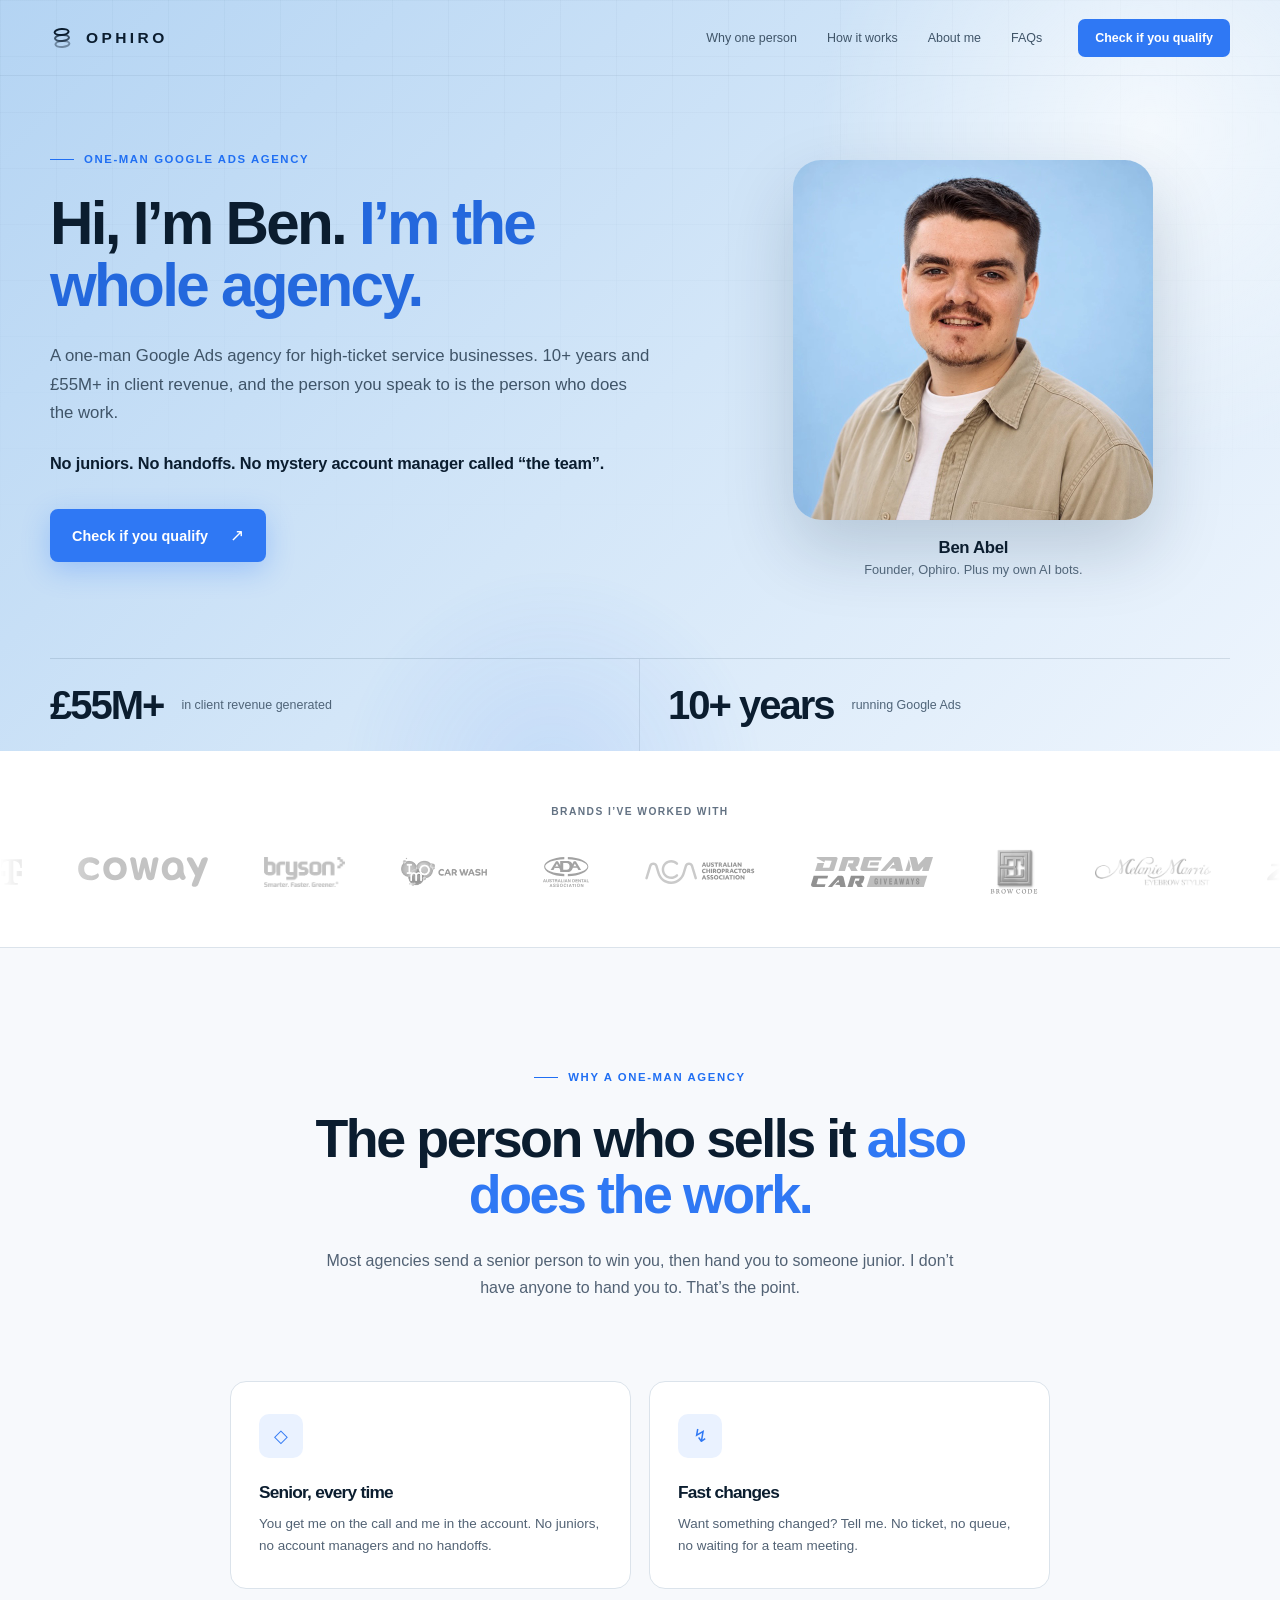
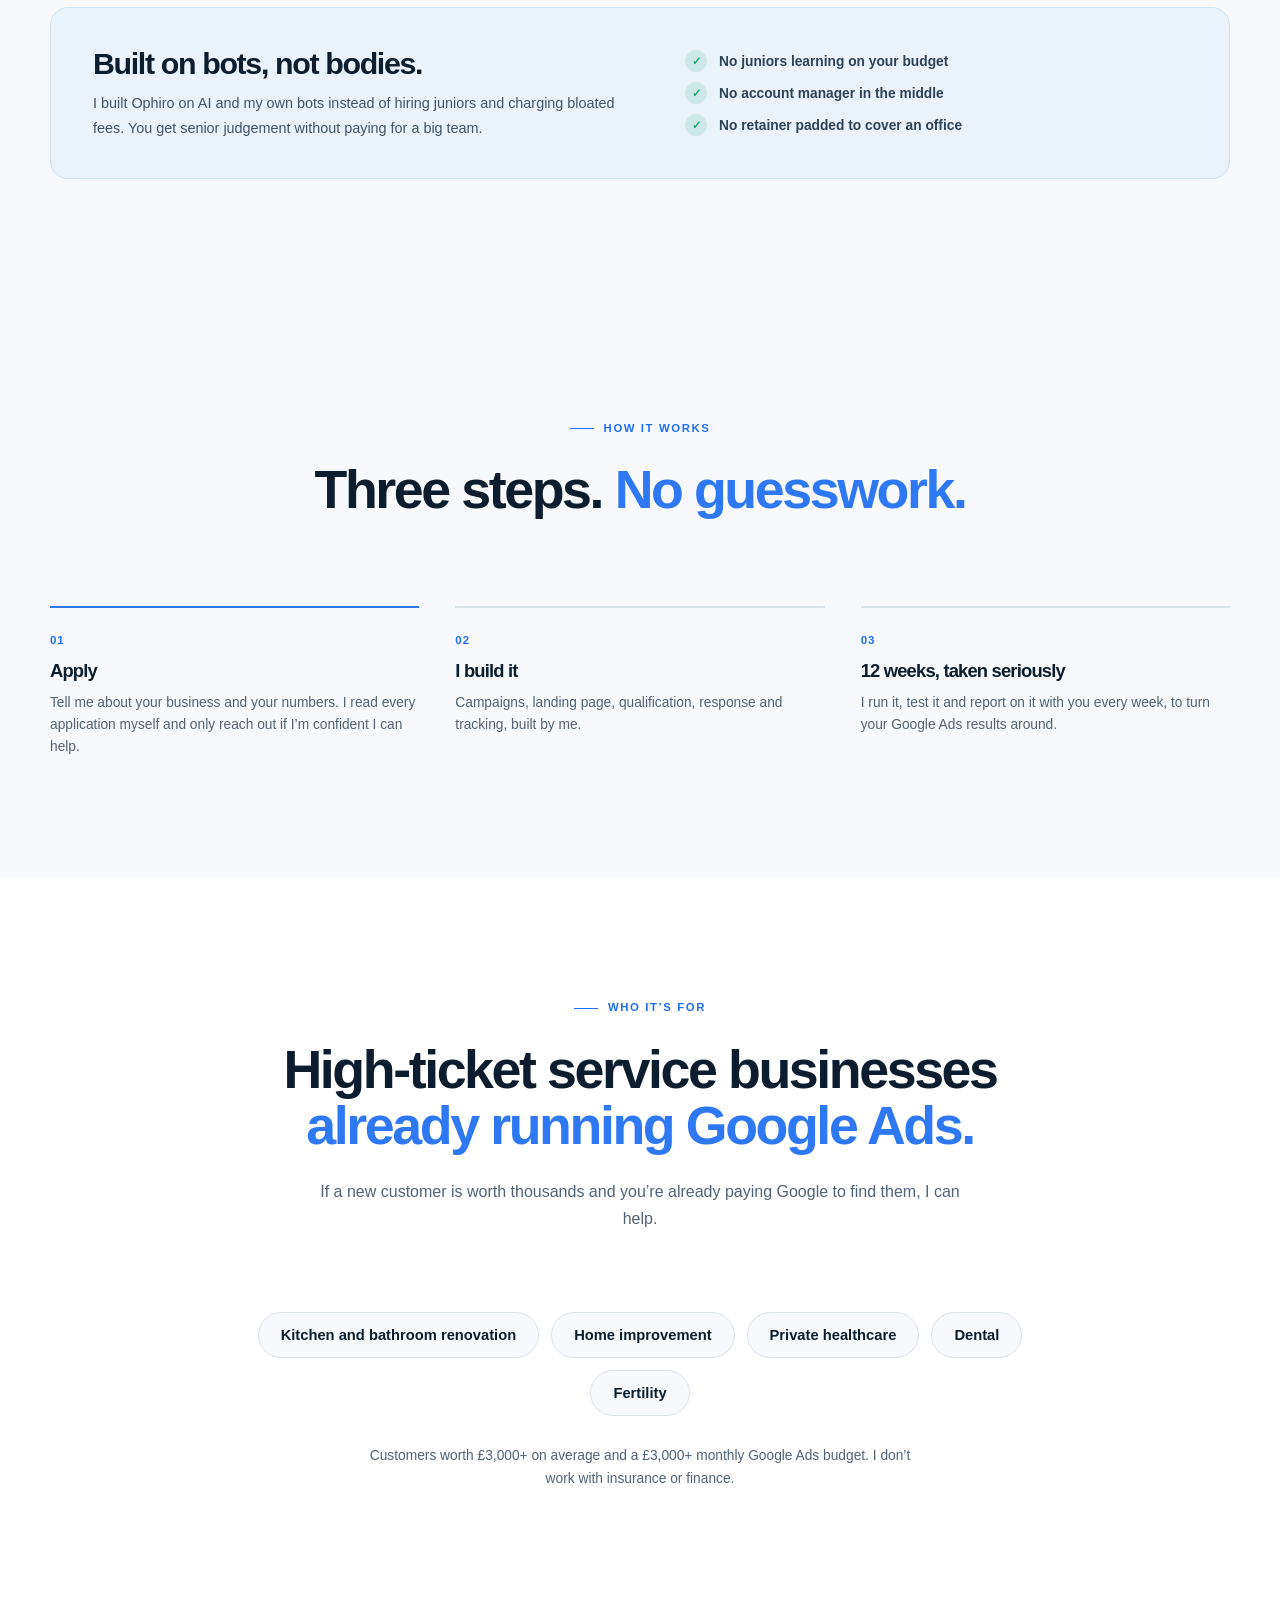
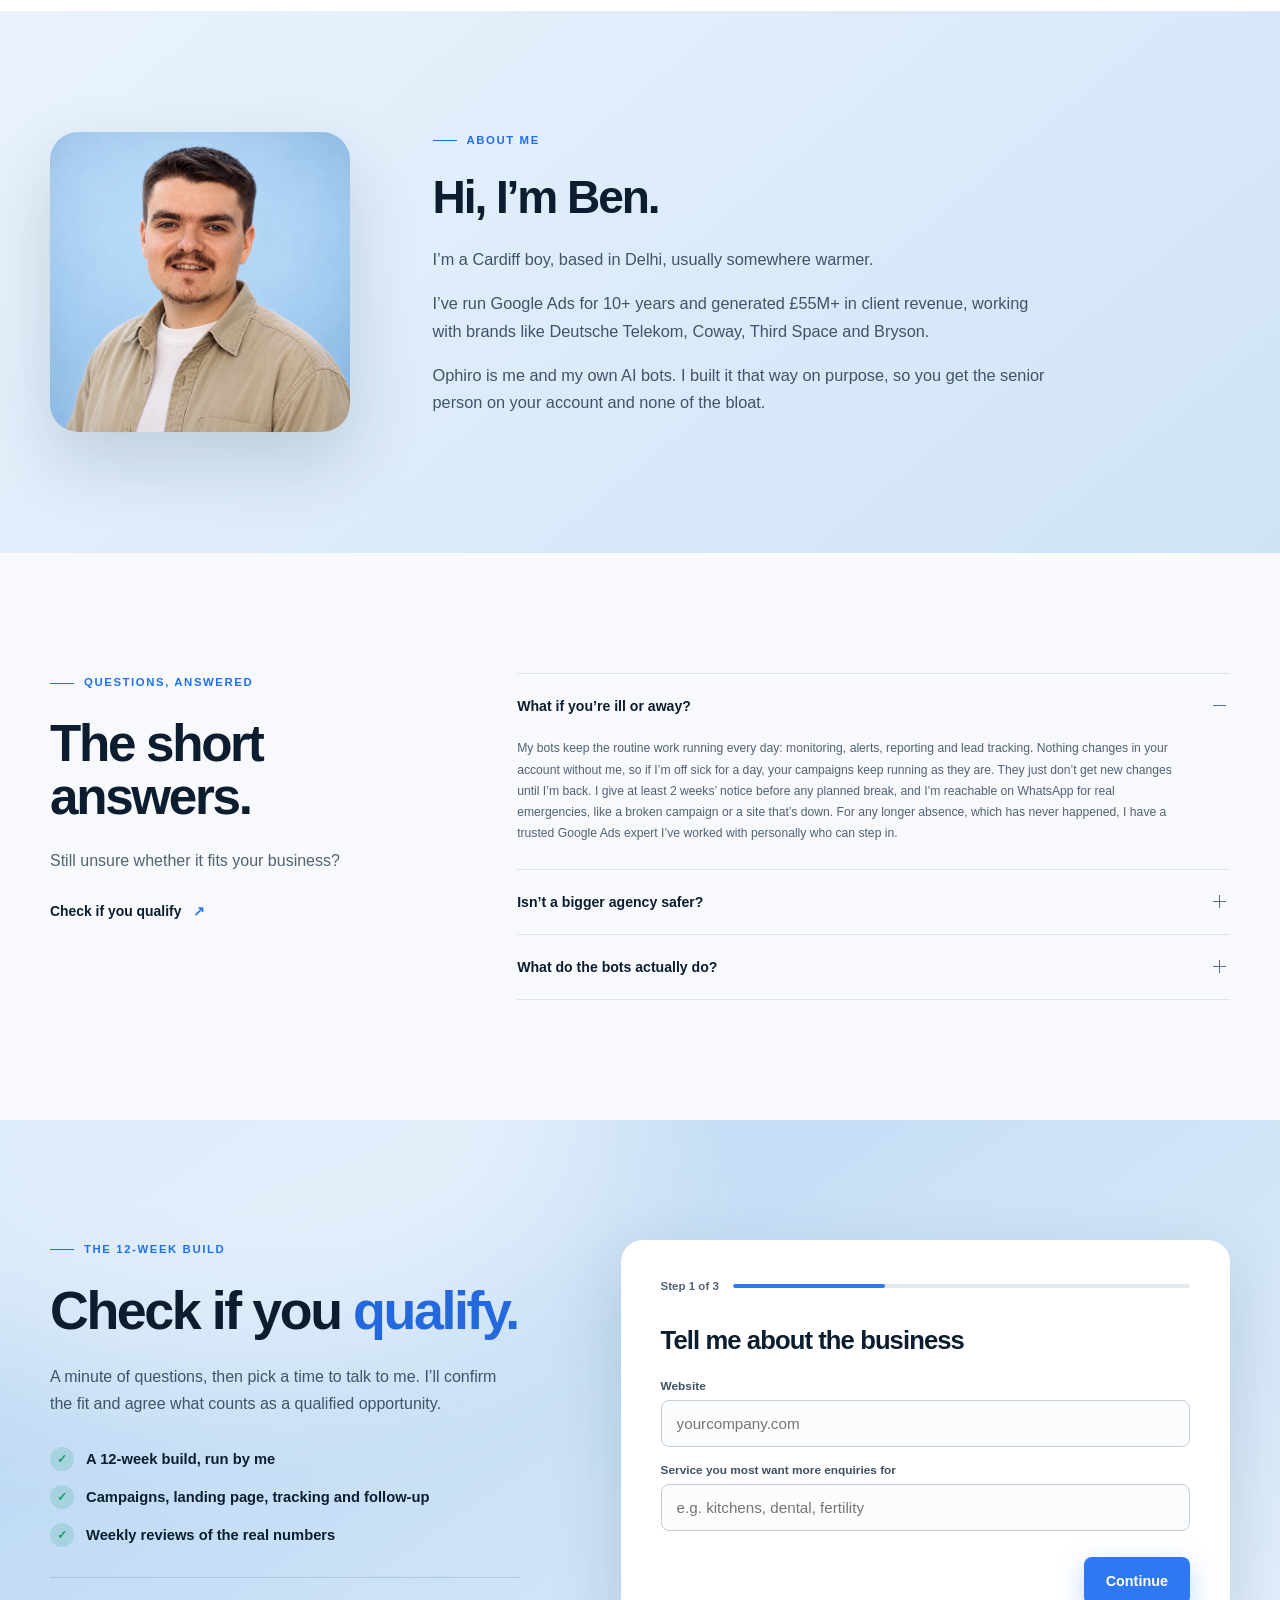
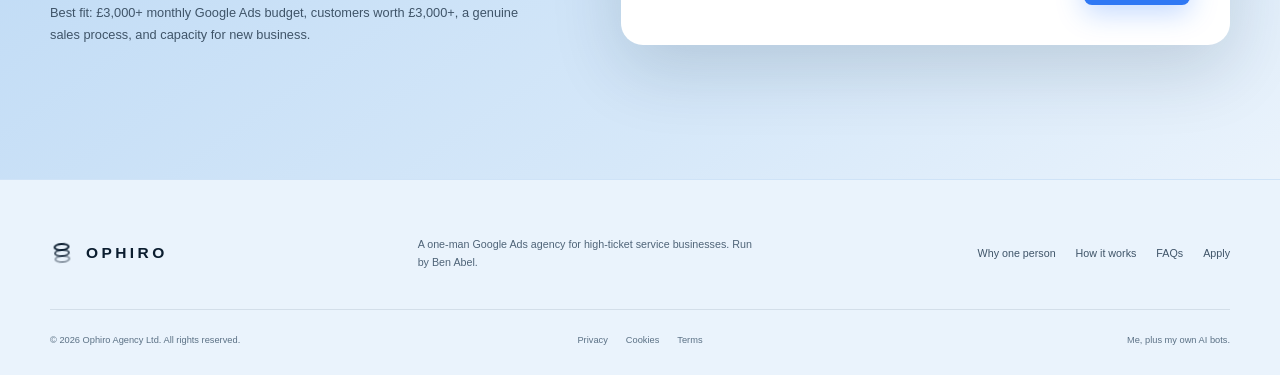
==== index.html @ 28a014d2 "Rebuild as one-man agency landing page; add /apply page; 12-week build offer Co-Authored-By: Claude " ====
<!doctype html>
<html lang="en-GB">
<head>
  <meta charset="utf-8">
  <meta name="viewport" content="width=device-width, initial-scale=1">
  <title>Ophiro | One-Man Google Ads Agency by Ben Abel</title>
  <meta name="description" content="Hi, I’m Ben Abel. Ophiro is a one-man Google Ads agency for high-ticket service businesses. 10+ years, £55M+ in client revenue. No juniors, no handoffs.">
  <meta name="theme-color" content="#b4d4f3">
  <link rel="canonical" href="https://ophiro.xyz/">
  <meta property="og:type" content="website">
  <meta property="og:site_name" content="Ophiro">
  <meta property="og:url" content="https://ophiro.xyz/">
  <meta property="og:title" content="Hi, I’m Ben. I’m the whole agency.">
  <meta property="og:description" content="Ophiro is a one-man Google Ads agency for high-ticket service businesses. 10+ years, £55M+ in client revenue. No juniors. No handoffs.">
  <meta property="og:image" content="https://ophiro.xyz/images/og-ophiro.png">
  <meta property="og:image:width" content="1200">
  <meta property="og:image:height" content="630">
  <meta name="twitter:card" content="summary_large_image">
  <meta name="twitter:title" content="Hi, I’m Ben. I’m the whole agency.">
  <meta name="twitter:description" content="A one-man Google Ads agency for high-ticket service businesses. No juniors. No handoffs.">
  <meta name="twitter:image" content="https://ophiro.xyz/images/og-ophiro.png">
  <link rel="icon" type="image/png" sizes="64x64" href="/favicon.png">
  <link rel="apple-touch-icon" sizes="180x180" href="/apple-touch-icon.png">
  <link rel="stylesheet" href="styles.css?v=a1c0de02">
</head>
<body>
  <a class="skip-link" href="#main">Skip to content</a>

  <header class="site-header" data-header>
    <div class="container nav-shell">
      <a class="brand" href="#top" aria-label="Ophiro home">
        <span class="brand-mark" aria-hidden="true"><i></i><i></i><i></i></span>
        <span>OPHIRO</span>
      </a>
      <nav class="desktop-nav" aria-label="Main navigation">
        <a href="#why">Why one person</a>
        <a href="#how">How it works</a>
        <a href="#about">About me</a>
        <a href="#faq">FAQs</a>
      </nav>
      <a class="button button-small nav-cta" href="#apply">Check if you qualify</a>
      <button class="menu-toggle" type="button" aria-expanded="false" aria-controls="mobile-menu" data-menu-toggle>
        <span></span><span></span><span></span>
        <span class="sr-only">Open menu</span>
      </button>
    </div>
    <nav class="mobile-menu" id="mobile-menu" aria-label="Mobile navigation" data-mobile-menu>
      <a href="#why">Why one person</a>
      <a href="#how">How it works</a>
      <a href="#about">About me</a>
      <a href="#faq">FAQs</a>
      <a class="button" href="#apply">Check if you qualify</a>
    </nav>
  </header>

  <main id="main">
    <section class="hero" id="top">
      <div class="hero-orb hero-orb-one" aria-hidden="true"></div>
      <div class="hero-orb hero-orb-two" aria-hidden="true"></div>
      <div class="container hero-grid">
        <div class="hero-copy reveal">
          <p class="eyebrow"><span></span> One-man Google Ads agency</p>
          <h1>Hi, I’m Ben. <em>I’m the whole agency.</em></h1>
          <p class="hero-lede">A one-man Google Ads agency for high-ticket service businesses. 10+ years and £55M+ in client revenue, and the person you speak to is the person who does the work.</p>
          <p class="hero-hook">No juniors. No handoffs. No mystery account manager called “the team”.</p>
          <div class="hero-actions">
            <a class="button button-arrow" href="#apply">Check if you qualify <span>↗</span></a>
          </div>
        </div>

        <figure class="hero-portrait reveal reveal-delay">
          <img src="images/ben-abel-sky.jpg" alt="Ben Abel, founder of Ophiro" width="720" height="720">
          <figcaption><strong>Ben Abel</strong><span>Founder, Ophiro. Plus my own AI bots.</span></figcaption>
        </figure>
      </div>

      <div class="container credibility-bar reveal">
        <div class="cred-stat"><strong>£55M+</strong><span>in client revenue generated</span></div>
        <div class="cred-stat"><strong>10+ years</strong><span>running Google Ads</span></div>
      </div>
    </section>

    <section class="logo-strip">
      <div class="container">
        <p class="logo-strip-label">Brands I’ve worked with</p>
      </div>
      <div class="logo-marquee">
        <div class="logo-track">
          <img class="logo-item logo-telekom" src="images/clients/deutsche-telekom.svg" width="77" height="91" alt="Deutsche Telekom">
          <img class="logo-item" src="images/clients/coway.svg" width="1000" height="231" alt="Coway">
          <img class="logo-item" src="images/clients/bryson-green.png" width="170" height="63" alt="Bryson">
          <img class="logo-item" src="images/clients/imo-carwash.png" width="312" height="108" alt="IMO Car Wash">
          <img class="logo-item" src="images/clients/ada.svg" width="300" height="199" alt="Australian Dental Association">
          <img class="logo-item logo-chiro" src="images/clients/aca-chiro.svg" width="590" height="129" alt="Australian Chiropractors Association">
          <img class="logo-item" src="images/clients/dream-car-giveaways.svg" width="130" height="32" alt="Dream Car Giveaways">
          <img class="logo-item logo-browcode" src="images/clients/brow-code.svg" width="150" height="138" alt="Brow Code">
          <img class="logo-item" src="images/clients/melanie-marris.png" width="572" height="147" alt="Melanie Marris">
          <img class="logo-item logo-zone3" src="images/clients/zone3.svg" width="147" height="20" alt="Zone3">
          <img class="logo-item logo-nikura" src="images/clients/nikura.svg" width="149" height="25" alt="Nikura">
          <img class="logo-item logo-thirdspace" src="images/clients/third-space.svg" width="175" height="18" alt="Third Space">
          <img class="logo-item" src="images/clients/holiday-swap.png" width="512" height="512" alt="Holiday Swap">
          <img class="logo-item logo-hinsw" src="images/clients/hinsw.png" width="603" height="144" alt="Hospitality Institute of NSW">
          <img class="logo-item logo-escarlett" src="images/clients/elizabeth-scarlett.svg" width="279" height="49" alt="Elizabeth Scarlett">
          <img class="logo-item" src="images/clients/my-foodie-box.svg" width="117" height="40" alt="My Foodie Box">
          <img class="logo-item logo-stitchkraft" src="images/clients/stitchkraft.png" width="1022" height="136" alt="Stitchkraft">
          <img class="logo-item" src="images/clients/hire-a-box.png" width="200" height="48" alt="Hire A Box">
          <img class="logo-item logo-earlofeast" src="images/clients/earl-of-east.png" width="300" height="44" alt="Earl of East">
          <img class="logo-item" src="images/clients/the-rugs.png" width="640" height="308" alt="The Rugs">
          <img class="logo-item logo-telekom" src="images/clients/deutsche-telekom.svg" width="77" height="91" alt="" aria-hidden="true">
          <img class="logo-item" src="images/clients/coway.svg" width="1000" height="231" alt="" aria-hidden="true">
          <img class="logo-item" src="images/clients/bryson-green.png" width="170" height="63" alt="" aria-hidden="true">
          <img class="logo-item" src="images/clients/imo-carwash.png" width="312" height="108" alt="" aria-hidden="true">
          <img class="logo-item" src="images/clients/ada.svg" width="300" height="199" alt="" aria-hidden="true">
          <img class="logo-item logo-chiro" src="images/clients/aca-chiro.svg" width="590" height="129" alt="" aria-hidden="true">
          <img class="logo-item" src="images/clients/dream-car-giveaways.svg" width="130" height="32" alt="" aria-hidden="true">
          <img class="logo-item logo-browcode" src="images/clients/brow-code.svg" width="150" height="138" alt="" aria-hidden="true">
          <img class="logo-item" src="images/clients/melanie-marris.png" width="572" height="147" alt="" aria-hidden="true">
          <img class="logo-item logo-zone3" src="images/clients/zone3.svg" width="147" height="20" alt="" aria-hidden="true">
          <img class="logo-item logo-nikura" src="images/clients/nikura.svg" width="149" height="25" alt="" aria-hidden="true">
          <img class="logo-item logo-thirdspace" src="images/clients/third-space.svg" width="175" height="18" alt="" aria-hidden="true">
          <img class="logo-item" src="images/clients/holiday-swap.png" width="512" height="512" alt="" aria-hidden="true">
          <img class="logo-item logo-hinsw" src="images/clients/hinsw.png" width="603" height="144" alt="" aria-hidden="true">
          <img class="logo-item logo-escarlett" src="images/clients/elizabeth-scarlett.svg" width="279" height="49" alt="" aria-hidden="true">
          <img class="logo-item" src="images/clients/my-foodie-box.svg" width="117" height="40" alt="" aria-hidden="true">
          <img class="logo-item logo-stitchkraft" src="images/clients/stitchkraft.png" width="1022" height="136" alt="" aria-hidden="true">
          <img class="logo-item" src="images/clients/hire-a-box.png" width="200" height="48" alt="" aria-hidden="true">
          <img class="logo-item logo-earlofeast" src="images/clients/earl-of-east.png" width="300" height="44" alt="" aria-hidden="true">
          <img class="logo-item" src="images/clients/the-rugs.png" width="640" height="308" alt="" aria-hidden="true">
        </div>
      </div>
    </section>

    <section class="section included-section" id="why">
      <div class="container">
        <div class="section-heading centre reveal">
          <p class="eyebrow dark"><span></span> Why a one-man agency</p>
          <h2>The person who sells it <em>also does the work.</em></h2>
          <p>Most agencies send a senior person to win you, then hand you to someone junior. I don’t have anyone to hand you to. That’s the point.</p>
        </div>
        <div class="included-grid why-grid">
          <article class="included-card reveal">
            <div class="included-icon" aria-hidden="true">◇</div>
            <h3>Senior, every time</h3>
            <p>You get me on the call and me in the account. No juniors, no account managers and no handoffs.</p>
          </article>
          <article class="included-card reveal">
            <div class="included-icon" aria-hidden="true">↯</div>
            <h3>Fast changes</h3>
            <p>Want something changed? Tell me. No ticket, no queue, no waiting for a team meeting.</p>
          </article>
        </div>
        <div class="dfy reveal">
          <div class="dfy-copy">
            <h3>Built on bots, not bodies.</h3>
            <p>I built Ophiro on AI and my own bots instead of hiring juniors and charging bloated fees. You get senior judgement without paying for a big team.</p>
          </div>
          <ul class="dfy-list">
            <li>No juniors learning on your budget</li>
            <li>No account manager in the middle</li>
            <li>No retainer padded to cover an office</li>
          </ul>
        </div>
      </div>
    </section>

    <section class="section how-section" id="how">
      <div class="container">
        <div class="section-heading centre reveal">
          <p class="eyebrow dark"><span></span> How it works</p>
          <h2>Three steps. <em>No guesswork.</em></h2>
        </div>
        <ol class="steps">
          <li class="step reveal"><span class="step-num">01</span><h3>Apply</h3><p>Tell me about your business and your numbers. I read every application myself and only reach out if I’m confident I can help.</p></li>
          <li class="step reveal"><span class="step-num">02</span><h3>I build it</h3><p>Campaigns, landing page, qualification, response and tracking, built by me.</p></li>
          <li class="step reveal"><span class="step-num">03</span><h3>12 weeks, taken seriously</h3><p>I run it, test it and report on it with you every week, to turn your Google Ads results around.</p></li>
        </ol>
      </div>
    </section>

    <section class="section fit-section" id="fit">
      <div class="container">
        <div class="section-heading centre reveal">
          <p class="eyebrow dark"><span></span> Who it’s for</p>
          <h2>High-ticket service businesses <em>already running Google Ads.</em></h2>
          <p>If a new customer is worth thousands and you’re already paying Google to find them, I can help.</p>
        </div>
        <ul class="niche-list reveal">
          <li>Kitchen and bathroom renovation</li>
          <li>Home improvement</li>
          <li>Private healthcare</li>
          <li>Dental</li>
          <li>Fertility</li>
        </ul>
        <p class="niche-note reveal">Customers worth £3,000+ on average and a £3,000+ monthly Google Ads budget. I don’t work with insurance or finance.</p>
      </div>
    </section>

    <section class="section about-section" id="about">
      <div class="container about-grid">
        <div class="about-photo reveal">
          <img src="images/ben-abel-sky.jpg" alt="Ben Abel" width="720" height="720" loading="lazy">
          <!-- [BEN_PHOTO] swap images/ben-abel-sky.jpg for a larger photo when ready -->
        </div>
        <div class="about-copy reveal reveal-delay">
          <p class="eyebrow light"><span></span> About me</p>
          <h2>Hi, I’m Ben.</h2>
          <p>I’m a Cardiff boy, based in Delhi, usually somewhere warmer.</p>
          <p>I’ve run Google Ads for 10+ years and generated £55M+ in client revenue, working with brands like Deutsche Telekom, Coway, Third Space and Bryson.</p>
          <p>Ophiro is me and my own AI bots. I built it that way on purpose, so you get the senior person on your account and none of the bloat.</p>
        </div>
      </div>
    </section>

    <section class="section faq-section" id="faq">
      <div class="container faq-grid">
        <div class="faq-intro reveal">
          <p class="eyebrow dark"><span></span> Questions, answered</p>
          <h2>The short answers.</h2>
          <p>Still unsure whether it fits your business?</p>
          <a class="text-link dark-link" href="#apply">Check if you qualify <span>↗</span></a>
        </div>
        <div class="faq-list reveal">
          <details open><summary>What if you’re ill or away?<i></i></summary><p>My bots keep the routine work running every day: monitoring, alerts, reporting and lead tracking. Nothing changes in your account without me, so if I’m off sick for a day, your campaigns keep running as they are. They just don’t get new changes until I’m back. I give at least 2 weeks’ notice before any planned break, and I’m reachable on WhatsApp for real emergencies, like a broken campaign or a site that’s down. For any longer absence, which has never happened, I have a trusted Google Ads expert I’ve worked with personally who can step in.</p></details>
          <details><summary>Isn’t a bigger agency safer?<i></i></summary><p>Bigger usually means your account gets run by a junior while the senior person sells to the next client. With me, you get the senior person every day. You own your ad account, campaigns and data from day one. I’m in Delhi, which means your account gets looked at before UK offices open.</p></details>
          <details><summary>What do the bots actually do?<i></i></summary><p>The boring, repetitive work: daily spend and lead checks, search term reviews, flagging wasted spend, tracking where each enquiry came from, alerts when something breaks, reporting, and first drafts of ad copy and competitor research. I do the thinking: strategy, budgets, what to test and the final ad copy. A bot never changes your account without me approving it.</p></details>
        </div>
      </div>
    </section>

    <section class="section apply-section" id="apply" data-apply-section>
      <div class="container apply-grid">
        <div class="apply-copy reveal">
          <p class="eyebrow light"><span></span> The 12-week build</p>
          <h2>Check if you <em>qualify.</em></h2>
          <p>A minute of questions, then pick a time to talk to me. I’ll confirm the fit and agree what counts as a qualified opportunity.</p>
          <ul class="apply-points">
            <li>A 12-week build, run by me</li>
            <li>Campaigns, landing page, tracking and follow-up</li>
            <li>Weekly reviews of the real numbers</li>
          </ul>
          <p class="apply-fit">Best fit: £3,000+ monthly Google Ads budget, customers worth £3,000+, a genuine sales process, and capacity for new business.</p>
        </div>

        <div class="apply-card reveal reveal-delay" data-apply-card>
          <div data-apply-flow>
            <div class="apply-progress">
              <span data-progress-label aria-live="polite">Step 1 of 3</span>
              <div class="apply-progress-bar"><i data-progress-bar></i></div>
            </div>

            <form data-apply-form novalidate>
              <fieldset class="apply-step" data-step="1">
                <legend>Tell me about the business</legend>
                <label class="field"><span>Website</span><input type="text" name="website" inputmode="url" autocomplete="url" placeholder="yourcompany.com" required></label>
                <label class="field"><span>Service you most want more enquiries for</span><input type="text" name="service" placeholder="e.g. kitchens, dental, fertility" required></label>
                <div class="apply-actions"><button class="button" type="button" data-next>Continue</button></div>
              </fieldset>

              <fieldset class="apply-step" data-step="2" hidden>
                <legend>Budget and customer value</legend>
                <div class="choice-block">
                  <p class="choice-label" id="budget-label">Monthly Google Ads budget</p>
                  <div class="choice-group" role="radiogroup" aria-labelledby="budget-label">
                    <label class="choice"><input type="radio" name="budget" value="Not advertising yet" required><span>Not advertising yet</span></label>
                    <label class="choice"><input type="radio" name="budget" value="Under £3,000"><span>Under £3,000</span></label>
                    <label class="choice"><input type="radio" name="budget" value="£3,000–£5,000"><span>£3,000–£5,000</span></label>
                    <label class="choice"><input type="radio" name="budget" value="£5,000–£10,000"><span>£5,000–£10,000</span></label>
                    <label class="choice"><input type="radio" name="budget" value="£10,000+"><span>£10,000+</span></label>
                  </div>
                </div>
                <div class="choice-block">
                  <p class="choice-label" id="value-label">Average value of a new customer</p>
                  <div class="choice-group" role="radiogroup" aria-labelledby="value-label">
                    <label class="choice"><input type="radio" name="value" value="Under £3,000" required><span>Under £3,000</span></label>
                    <label class="choice"><input type="radio" name="value" value="£3,000–£10,000"><span>£3,000–£10,000</span></label>
                    <label class="choice"><input type="radio" name="value" value="£10,000–£50,000"><span>£10,000–£50,000</span></label>
                    <label class="choice"><input type="radio" name="value" value="£50,000+"><span>£50,000+</span></label>
                  </div>
                </div>
                <p class="choice-note" data-budget-note hidden>The build is designed for businesses investing £3,000+ a month with customers worth £3,000+. You can still apply and I’ll tell you honestly if it’s a fit.</p>
                <div class="apply-actions"><button class="text-link dark-link" type="button" data-back>Back</button><button class="button" type="button" data-next>Continue</button></div>
              </fieldset>

              <fieldset class="apply-step" data-step="3" hidden>
                <legend>Where should I send the details?</legend>
                <label class="field"><span>Full name</span><input type="text" name="name" autocomplete="name" required></label>
                <label class="field"><span>Work email</span><input type="email" name="email" autocomplete="email" required></label>
                <label class="field"><span>Phone</span><input type="tel" name="phone" autocomplete="tel" required></label>
                <div class="apply-actions"><button class="text-link dark-link" type="button" data-back>Back</button><button class="button button-arrow" type="submit">Choose a time <span>↗</span></button></div>
                <p class="apply-privacy">I only use your details to arrange and prepare for our call. <a href="/privacy/">Privacy</a></p>
              </fieldset>
            </form>
          </div>

          <div class="booking-stage" data-booking-stage hidden>
            <h3 class="booking-title" data-booking-title tabindex="-1">Choose a time to talk</h3>
            <div class="calendar-frame">
              <div class="calendar-skeleton" data-calendar-skeleton aria-hidden="true">
                <div class="skeleton-shimmer"></div>
              </div>
              <div id="my-cal-inline-30min" style="width:100%;height:700px;overflow:hidden"></div>
            </div>
          </div>
        </div>
      </div>
    </section>
  </main>

  <footer class="site-footer">
    <div class="container footer-main">
      <a class="brand footer-brand" href="#top"><span class="brand-mark"><i></i><i></i><i></i></span><span>OPHIRO</span></a>
      <p>A one-man Google Ads agency for high-ticket service businesses. Run by Ben Abel.</p>
      <div class="footer-links"><a href="#why">Why one person</a><a href="#how">How it works</a><a href="#faq">FAQs</a><a href="#apply">Apply</a></div>
    </div>
    <div class="container footer-bottom">
      <span>© <span data-year></span> Ophiro Agency Ltd. All rights reserved.</span>
      <div><a href="/privacy/">Privacy</a><a href="#">Cookies</a><a href="#">Terms</a></div>
      <small>Me, plus my own AI bots.</small>
    </div>
  </footer>

  <a class="mobile-sticky" href="#apply">Check if you qualify <span>↗</span></a>

  <script type="text/javascript">
    (function (C, A, L) { let p = function (a, ar) { a.q.push(ar); }; let d = C.document; C.Cal = C.Cal || function () { let cal = C.Cal; let ar = arguments; if (!cal.loaded) { cal.ns = {}; cal.q = cal.q || []; d.head.appendChild(d.createElement("script")).src = A; cal.loaded = true; } if (ar[0] === L) { const api = function () { p(api, arguments); }; const namespace = ar[1]; api.q = api.q || []; if (typeof namespace === "string") { cal.ns[namespace] = cal.ns[namespace] || api; p(cal.ns[namespace], ar); p(cal, ["initNamespace", namespace]); } else p(cal, ar); return; } p(cal, ar); }; })(window, "https://app.cal.com/embed/embed.js", "init");
  </script>
  <script src="script.js?v=a1c0de02"></script>
</body>
</html>
---- styles.css ----
:root {
  --navy: #0d2945;
  --navy-2: #123451;
  --navy-3: #18405f;
  --blue: #2f78f4;
  --blue-2: #2468dd;
  --cyan: #35c6e8;
  --ink: #0b1d2f;
  --body: #526274;
  --muted: #788696;
  --mist: #f7f9fc;
  --line: #dbe3eb;
  --soft-blue: #eaf2ff;
  --white: #fff;
  --radius: 18px;
  --shadow: 0 24px 70px rgba(7, 26, 45, .12);
  --container: min(1180px, calc(100% - 48px));
}

* { box-sizing: border-box; }
html { scroll-behavior: smooth; }
body { margin: 0; color: var(--ink); background: var(--white); font-family: Inter, ui-sans-serif, -apple-system, BlinkMacSystemFont, "Segoe UI", sans-serif; -webkit-font-smoothing: antialiased; }
button, input, textarea, select { font: inherit; }
button, a { -webkit-tap-highlight-color: transparent; }
a { color: inherit; text-decoration: none; }
img { max-width: 100%; }
h1, h2, h3, p { margin-top: 0; }
h1, h2, h3 { letter-spacing: -.045em; }
h1 { font-size: clamp(3.45rem, 6vw, 6rem); line-height: .96; margin-bottom: 28px; font-weight: 650; }
h2 { font-size: clamp(2.4rem, 4.2vw, 4.25rem); line-height: 1.04; margin-bottom: 24px; font-weight: 620; }
h3 { font-size: 1.25rem; }
em { color: var(--blue); font-style: normal; }
p { line-height: 1.7; color: var(--body); }
.container { width: var(--container); margin-inline: auto; }
.section { padding: 120px 0; }
.sr-only { position: absolute; width: 1px; height: 1px; padding: 0; margin: -1px; overflow: hidden; clip: rect(0,0,0,0); white-space: nowrap; border: 0; }
.skip-link { position: fixed; z-index: 9999; left: 16px; top: 16px; transform: translateY(-180%); background: #fff; color: var(--ink); padding: 12px 18px; border-radius: 8px; }
.skip-link:focus { transform: translateY(0); }

.eyebrow { margin: 0 0 24px; text-transform: uppercase; letter-spacing: .14em; font-size: .71rem; font-weight: 750; color: #9bc5ff; display: flex; align-items: center; gap: 10px; }
.eyebrow > span { display: inline-block; width: 24px; height: 1px; background: currentColor; }
.eyebrow.dark { color: #206ff3; }
.eyebrow.light { color: #8fc4ff; }
.button { border: 0; cursor: pointer; color: #fff; background: var(--blue); padding: 16px 22px; border-radius: 8px; font-size: .9rem; font-weight: 720; display: inline-flex; align-items: center; justify-content: center; gap: 22px; box-shadow: 0 8px 28px rgba(23, 107, 255, .26); transition: transform .2s ease, background .2s ease, box-shadow .2s ease; }
.button:hover { transform: translateY(-2px); background: var(--blue-2); box-shadow: 0 12px 34px rgba(23, 107, 255, .35); }
.button:active { transform: scale(0.97); transition-duration: .1s; }
.button:focus-visible, a:focus-visible, summary:focus-visible, input:focus-visible, select:focus-visible, textarea:focus-visible { outline: 3px solid rgba(53, 198, 232, .65); outline-offset: 3px; }
.button-small { padding: 12px 17px; font-size: .78rem; border-radius: 7px; box-shadow: none; }
.button-arrow span { font-size: 1.05rem; font-weight: 400; }
.text-link { border: 0; background: transparent; cursor: pointer; color: #c9d9e9; padding: 13px 0; font-weight: 650; font-size: .87rem; display: inline-flex; gap: 12px; align-items: center; }
.text-link span { color: var(--cyan); }
.dark-link { color: var(--ink); }

/* Header */
.site-header { position: fixed; top: 0; left: 0; right: 0; z-index: 100; height: 76px; border-bottom: 1px solid rgba(255,255,255,.08); transition: background .25s ease, height .25s ease, box-shadow .25s ease; color: #fff; }
.site-header.scrolled { height: 66px; background: rgba(13, 41, 69, .93); backdrop-filter: blur(16px); box-shadow: 0 8px 30px rgba(4,24,42,.13); }
.nav-shell { height: 100%; display: flex; align-items: center; justify-content: space-between; gap: 36px; }
.brand { display: inline-flex; align-items: center; gap: 12px; font-size: .97rem; font-weight: 800; letter-spacing: .22em; }
.brand-mark { position: relative; width: 24px; height: 24px; display: inline-block; transform: rotate(-4deg); }
.brand-mark i { position: absolute; display: block; border: 2px solid currentColor; width: 16px; height: 8px; border-radius: 50%; left: 4px; }
.brand-mark i:nth-child(1) { top: 2px; }
.brand-mark i:nth-child(2) { top: 8px; opacity: .72; }
.brand-mark i:nth-child(3) { top: 14px; opacity: .42; }
.desktop-nav { display: flex; align-items: center; gap: 30px; margin-left: auto; }
.desktop-nav a { color: #b7c6d6; font-size: .78rem; transition: color .2s ease; }
.desktop-nav a:hover { color: #fff; }
.menu-toggle { display: none; width: 40px; height: 40px; border: 0; background: transparent; padding: 9px; }
.menu-toggle > span:not(.sr-only) { display: block; height: 2px; background: #fff; margin: 5px 0; transition: .2s ease; }
.mobile-menu { display: none; }

/* Hero */
.hero { position: relative; overflow: hidden; background: linear-gradient(125deg, #123757 0%, #0d2945 58%, #143c69 100%); color: #fff; padding: 150px 0 0; }
.hero::before { content: ""; position: absolute; inset: 0; background-image: linear-gradient(rgba(255,255,255,.025) 1px, transparent 1px), linear-gradient(90deg, rgba(255,255,255,.025) 1px, transparent 1px); background-size: 56px 56px; mask-image: linear-gradient(to bottom, rgba(0,0,0,.8), transparent 76%); }
.hero-orb { position: absolute; border-radius: 50%; filter: blur(2px); pointer-events: none; }
.hero-orb-one { width: 700px; height: 700px; right: -220px; top: -220px; background: radial-gradient(circle, rgba(92,164,255,.25), transparent 68%); }
.hero-orb-two { width: 440px; height: 440px; left: 26%; bottom: -250px; background: radial-gradient(circle, rgba(87,211,237,.16), transparent 68%); }
.hero-grid { position: relative; z-index: 1; display: grid; grid-template-columns: 1.08fr .92fr; align-items: center; gap: 64px; }
.hero h1 { font-size: clamp(2.5rem, 4.7vw, 4.4rem); line-height: 1.02; margin-bottom: 26px; font-weight: 650; }
.hero h1 em { color: #69baff; }
.hero-lede { color: #b4c3d1; font-size: 1.05rem; max-width: 600px; line-height: 1.7; }
.hero-hook { margin: 22px 0 0; color: #e6eef5; font-size: 1.02rem; font-weight: 650; letter-spacing: -.01em; }
.hero-qualifier { display: flex; align-items: flex-start; gap: 10px; color: #9fb2c3; font-size: .76rem; line-height: 1.55; max-width: 560px; }
.status-dot { flex: none; margin-top: 5px; width: 8px; height: 8px; border-radius: 50%; background: #37d59a; box-shadow: 0 0 0 5px rgba(55,213,154,.1); }




/* Logo strip */
.logo-strip { padding: 52px 0; background: var(--mist); border-bottom: 1px solid var(--line); }
.logo-strip-label { margin: 0 0 28px; text-align: center; text-transform: uppercase; letter-spacing: .14em; font-size: .64rem; font-weight: 700; color: #637283; }
.logo-marquee { overflow: hidden; -webkit-mask-image: linear-gradient(90deg, transparent, #000 8%, #000 92%, transparent); mask-image: linear-gradient(90deg, transparent, #000 8%, #000 92%, transparent); }
.logo-track { display: flex; align-items: center; width: max-content; animation: logo-scroll 85s linear infinite; will-change: transform; }
@media (hover: hover) {
  .logo-marquee:hover .logo-track { animation-play-state: paused; }
}
@keyframes logo-scroll { from { transform: translateX(0); } to { transform: translateX(-50%); } }
.logo-item { height: 30px; width: auto; max-width: 140px; object-fit: contain; filter: grayscale(1); opacity: .5; transition: filter .2s ease, opacity .2s ease; flex-shrink: 0; margin-right: 56px; }
.logo-item:hover { filter: grayscale(0); opacity: 1; }
.logo-telekom { height: 26px; }
.logo-lerwick { height: 52px; }
.logo-acahealth { height: 44px; }
.logo-chiro { height: 24px; }
.logo-browcode { height: 46px; }
.logo-zone3 { height: 18px; }
.logo-nikura { height: 20px; }
.logo-thirdspace { height: 13px; }
.logo-cms { height: 13px; }
.logo-hinsw { height: 32px; }
.logo-escarlett { height: 24px; }
.logo-stitchkraft { height: 18px; }
.logo-earlofeast { height: 17px; }

@media (prefers-reduced-motion: reduce) {
  .logo-track { animation: none; flex-wrap: wrap; justify-content: center; width: 100%; }
  .logo-marquee { overflow: visible; -webkit-mask-image: none; mask-image: none; }
}

/* Shared headings */
.section-heading { margin-bottom: 64px; }
.section-heading h2 { max-width: 720px; }
.section-heading > p:last-child { font-size: 1rem; max-width: 520px; }
.centre { text-align: center; display: flex; flex-direction: column; align-items: center; }
.centre .eyebrow { justify-content: center; }
.centre > p:last-child { max-width: 650px; }

/* Problem + flows */

/* System chips */

/* Commercial terms */
.terms-grid { display: grid; grid-template-columns: repeat(4, 1fr); gap: 16px; max-width: 1040px; margin: 0 auto; }
.term { display: grid; align-content: space-between; gap: 22px; min-height: 168px; padding: 28px 26px; background: var(--mist); border: 1px solid var(--line); border-radius: 16px; }
.term strong { font-size: clamp(2rem, 3.2vw, 2.7rem); line-height: 1; letter-spacing: -.05em; color: var(--ink); }
.term span { color: var(--body); font-size: .84rem; line-height: 1.45; }
.term.is-primary { background: var(--navy); border-color: var(--navy); }
.term.is-primary strong { color: #fff; }
.term.is-primary span { color: #b4c3d1; }

/* Dashboard */

/* Fit */

/* Layer numbers, done-for-you, stack, guarantee */
.included-card { position: relative; }
.dfy { display: grid; grid-template-columns: 1.1fr 1fr; gap: 40px; align-items: center; margin-top: 18px; padding: 38px 42px; background: var(--navy); color: #fff; border-radius: 18px; }
.dfy h3 { font-size: clamp(1.4rem, 2.4vw, 1.9rem); line-height: 1.15; margin-bottom: 10px; }
.dfy-copy p { margin: 0; color: #b4c3d1; font-size: .9rem; }
.dfy-list { list-style: none; margin: 0; padding: 0; display: grid; gap: 10px; }
.dfy-list li { display: flex; gap: 12px; align-items: center; color: #dbe6ef; font-size: .86rem; font-weight: 600; }
.dfy-list li::before { content: "✓"; flex: none; width: 22px; height: 22px; display: grid; place-items: center; border-radius: 50%; background: rgba(66,216,161,.14); color: #48d5a1; font-size: .68rem; }
.stack { max-width: 1040px; margin: 56px auto 0; padding: 36px 40px; border: 1px solid var(--line); border-radius: 18px; background: #fff; }
.stack h3 { font-size: 1.15rem; margin-bottom: 20px; }
.stack-list { list-style: none; margin: 0; padding: 0; display: grid; grid-template-columns: 1fr 1fr; gap: 0 40px; }
.stack-list li { display: flex; gap: 12px; align-items: flex-start; padding: 13px 0; border-top: 1px solid var(--line); font-size: .86rem; line-height: 1.45; color: #33485b; }
.stack-list li::before { content: "✓"; flex: none; width: 20px; height: 20px; margin-top: 1px; display: grid; place-items: center; border-radius: 50%; background: var(--soft-blue); color: #206ff3; font-size: .64rem; font-weight: 700; }
.stack-foot { margin: 18px 0 0; padding-top: 16px; border-top: 1px solid var(--line); color: #637283; font-size: .8rem; }
.guarantee { max-width: 1040px; margin: 18px auto 0; padding: 34px 40px; background: var(--soft-blue); border-left: 4px solid var(--blue); border-radius: 0 16px 16px 0; }
.guarantee h3 { font-size: 1.15rem; margin-bottom: 10px; color: var(--ink); }
.guarantee p { margin: 0; color: #2c4256; font-size: .95rem; line-height: 1.65; }

/* Offer comparison */
.offer-section { background: #fff; }
.section-cta { margin: 52px 0 0; text-align: center; }
.fine-print { max-width: 720px; margin: 28px auto 0; color: #637283; font-size: .72rem; text-align: center; line-height: 1.6; }

/* Included */
.included-section { background: var(--mist); }
.included-grid { display: grid; grid-template-columns: repeat(3, 1fr); gap: 18px; }
.included-card { padding: 32px 28px; background: #fff; border: 1px solid var(--line); border-radius: 16px; }
.included-card.is-accent { background: var(--navy); border-color: var(--navy); }
.included-icon { width: 44px; height: 44px; display: grid; place-items: center; margin-bottom: 24px; border-radius: 10px; background: var(--soft-blue); color: var(--blue); font-size: 1.1rem; }
.included-card.is-accent .included-icon { background: rgba(104,183,255,.14); color: #6cb8ff; }
.included-card h3 { font-size: 1.08rem; margin-bottom: 10px; }
.included-card p { margin: 0; font-size: .84rem; line-height: 1.6; color: var(--body); }
.included-card.is-accent h3 { color: #fff; }
.included-card.is-accent p { color: #b4c3d1; }

/* How it works */
.how-section { background: var(--mist); }
.steps { list-style: none; margin: 0; padding: 0; display: grid; grid-template-columns: repeat(3, 1fr); gap: 36px; }
.step { padding-top: 26px; border-top: 2px solid var(--line); }
.step:first-child { border-top-color: var(--blue); }
.step-num { display: block; margin-bottom: 14px; color: #206ff3; font-size: .72rem; font-weight: 750; letter-spacing: .08em; }
.step h3 { font-size: 1.15rem; margin-bottom: 10px; }
.step p { margin: 0; font-size: .86rem; line-height: 1.6; color: var(--body); }

/* Proof */

/* Calculator */


/* FAQ */
.faq-grid { display: grid; grid-template-columns: .68fr 1.32fr; gap: 100px; align-items: start; }
.faq-section { background: var(--mist); }
.faq-intro { position: sticky; top: 110px; }
.faq-intro h2 { font-size: clamp(2.5rem, 4vw, 3.8rem); }
.faq-list { border-top: 1px solid var(--line); }
.faq-list details { border-bottom: 1px solid var(--line); }
.faq-list summary { list-style: none; cursor: pointer; position: relative; padding: 24px 45px 24px 0; font-size: .88rem; font-weight: 680; }
.faq-list summary::-webkit-details-marker { display: none; }
.faq-list summary i::before, .faq-list summary i::after { content: ""; position: absolute; right: 4px; top: 31px; width: 13px; height: 1px; background: #5a6d7e; transition: transform .2s ease; }
.faq-list summary i::after { transform: rotate(90deg); }
.faq-list details[open] summary i::after { transform: rotate(0); }
.faq-list details p { font-size: .76rem; line-height: 1.75; padding: 0 50px 24px 0; margin: 0; }


/* Apply funnel */
.apply-section { position: relative; background: linear-gradient(145deg, #123757, #0d2945 72%); color: #fff; scroll-margin-top: 66px; overflow: hidden; }
.apply-section::before { content: ""; position: absolute; width: 900px; height: 560px; left: -260px; top: -300px; border-radius: 50%; background: rgba(23,107,255,.16); filter: blur(80px); pointer-events: none; }
.apply-grid { position: relative; display: grid; grid-template-columns: .9fr 1.1fr; gap: 72px; align-items: start; }
.apply-copy h2 { font-size: clamp(2.4rem, 4.2vw, 3.8rem); color: #fff; }
.apply-copy h2 em { color: #6bb8ff; }
.apply-copy > p:not(.eyebrow) { color: #b4c3d1; max-width: 470px; }
.apply-points { list-style: none; margin: 30px 0; padding: 0; display: grid; gap: 14px; }
.apply-points li { display: flex; gap: 12px; align-items: center; color: #e1ebf3; font-size: .92rem; font-weight: 600; }
.apply-points li::before { content: "✓"; flex: none; width: 24px; height: 24px; display: grid; place-items: center; border-radius: 50%; background: rgba(66,216,161,.14); color: #48d5a1; font-size: .72rem; }
.apply-copy .apply-fit { padding-top: 24px; border-top: 1px solid rgba(255,255,255,.12); font-size: .8rem; color: #9fb2c3; }

.apply-card { padding: 40px; background: #fff; color: var(--ink); border-radius: 22px; box-shadow: 0 30px 90px rgba(2,13,24,.38); }
.apply-progress { display: flex; align-items: center; gap: 14px; margin-bottom: 34px; color: #526274; font-size: .72rem; font-weight: 650; }
.apply-progress-bar { flex: 1; height: 4px; border-radius: 4px; background: #e4e9ee; overflow: hidden; }
.apply-progress-bar i { display: block; height: 100%; width: 33.33%; background: var(--blue); border-radius: 4px; transition: width .3s ease; }
.apply-step { min-inline-size: 0; margin: 0; padding: 0; border: 0; }
.apply-step[hidden] { display: none; }
.apply-step legend { padding: 0; margin-bottom: 24px; font-size: 1.6rem; font-weight: 620; letter-spacing: -.035em; line-height: 1.15; color: var(--ink); }
.field { display: block; margin-bottom: 16px; }
.field span { display: block; margin-bottom: 7px; font-size: .74rem; font-weight: 650; color: #3f5163; }
.field input { width: 100%; padding: 14px 15px; border: 1px solid #c4cfd9; border-radius: 8px; background: #fbfcfd; color: var(--ink); font-size: .95rem; transition: border-color .2s ease, background .2s ease; }
.field input:hover { border-color: #9fb0bf; }
.field input:focus-visible { border-color: var(--blue); background: #fff; }
.field input[aria-invalid="true"] { border-color: #b3261e; }
.choice-block { margin-bottom: 24px; }
.choice-label { margin: 0 0 10px; font-size: .74rem; font-weight: 650; color: #3f5163; line-height: 1.3; }
.choice-group { display: grid; grid-template-columns: 1fr 1fr; gap: 10px; }
.choice { position: relative; display: block; }
.choice input { position: absolute; inset: 0; width: 100%; height: 100%; margin: 0; opacity: 0; cursor: pointer; }
.choice span { display: block; padding: 14px 16px; border: 1px solid #c4cfd9; border-radius: 10px; background: #fff; color: #33485b; font-size: .84rem; font-weight: 650; line-height: 1.3; transition: border-color .15s ease, background .15s ease, color .15s ease; }
.choice:hover span { border-color: #8da2b4; }
.choice input:checked + span { border-color: var(--blue); background: var(--soft-blue); color: #174b88; }
.choice input:focus-visible + span { outline: 3px solid rgba(53,198,232,.65); outline-offset: 2px; }
.choice-note { margin: 12px 0 0; padding: 12px 14px; border-radius: 8px; background: var(--soft-blue); color: #174b88; font-size: .76rem; line-height: 1.5; }
.choice-note[hidden] { display: none; }
.apply-actions { display: flex; align-items: center; justify-content: space-between; gap: 14px; margin-top: 26px; }
.apply-actions .button { margin-left: auto; }
.apply-privacy { margin: 18px 0 0; color: #526274; font-size: .7rem; line-height: 1.5; }
.apply-privacy a { text-decoration: underline; }
.booking-title { margin: 0 0 18px; font-size: 1.6rem; font-weight: 620; line-height: 1.15; }
.booking-title:focus { outline: 0; }
.apply-section.is-booking .apply-grid { grid-template-columns: 1fr; }
.apply-section.is-booking .apply-copy { display: none; }
.apply-section.is-booking .apply-card { width: 100%; max-width: 1040px; margin-inline: auto; padding: 32px; }

/* Booking */
.calendar-frame { position: relative; overflow: hidden; background: #fff; border: 1px solid var(--line); border-radius: 20px; box-shadow: var(--shadow); min-height: 700px; }
.calendar-skeleton { position: absolute; inset: 0; z-index: 1; background: #fff; opacity: 1; transition: opacity .35s ease; pointer-events: none; }
.calendar-skeleton.is-hidden { opacity: 0; }
.skeleton-shimmer { position: absolute; inset: 0; background: linear-gradient(100deg, var(--mist) 35%, #eef3fa 50%, var(--mist) 65%); background-size: 200% 100%; animation: skeleton-sweep 1.4s ease-in-out infinite; }
@keyframes skeleton-sweep { 0% { background-position: 150% 0; } 100% { background-position: -50% 0; } }
@media (prefers-reduced-motion: reduce) {
  .skeleton-shimmer { animation: none; background: var(--mist); }
}


/* Footer */
.site-footer { background: #0b243b; color: #fff; padding: 55px 0 30px; }
.footer-main { display: grid; grid-template-columns: 1fr 1.4fr 1fr; align-items: center; gap: 50px; padding-bottom: 38px; border-bottom: 1px solid rgba(255,255,255,.08); }
.footer-main p { margin: 0; color: #758ca0; font-size: .67rem; max-width: 340px; }
.footer-links { display: flex; justify-content: flex-end; gap: 20px; color: #91a5b8; font-size: .67rem; }
.footer-bottom { display: grid; grid-template-columns: 1fr auto 1fr; align-items: center; gap: 30px; padding-top: 25px; color: #748ea6; font-size: .58rem; }
.footer-bottom > div { display: flex; gap: 18px; }
.footer-bottom small { text-align: right; font-size: inherit; }
.mobile-sticky { display: none; }


/* Reveals */
.reveal { opacity: 0; transform: translateY(22px); transition: opacity .7s ease, transform .7s ease; }
.reveal.is-visible { opacity: 1; transform: translateY(0); }
.reveal-delay { transition-delay: .13s; }
@media (prefers-reduced-motion: reduce) {
  html { scroll-behavior: auto; }
  *, *::before, *::after { animation-duration: .01ms !important; animation-iteration-count: 1 !important; transition-duration: .01ms !important; }
  .reveal { opacity: 1; transform: none; }
}


@media (max-width: 1020px) {
  :root { --container: min(100% - 40px, 920px); }
  .desktop-nav { display: none; }
  .nav-cta { margin-left: auto; }
  .menu-toggle { display: block; }
  .mobile-menu { position: fixed; z-index: 99; left: 0; right: 0; top: 66px; padding: 26px 24px 30px; background: rgba(13,41,69,.98); border-top: 1px solid rgba(255,255,255,.08); flex-direction: column; gap: 22px; color: #c3d3e2; }
  .mobile-menu.open { display: flex; }
  .mobile-menu .button { align-self: stretch; }
  .hero { padding: 135px 0 0; }
  .hero-grid { grid-template-columns: 1fr; gap: 48px; }
  .hero-copy { max-width: 760px; }
  .terms-grid { grid-template-columns: repeat(2, 1fr); }
  .included-grid { grid-template-columns: repeat(2, 1fr); }
  .steps { gap: 24px; }
  .hero-portrait { max-width: 320px; }
  .about-grid { gap: 48px; }
  .dfy { grid-template-columns: 1fr; gap: 24px; }
  .faq-grid { gap: 55px; }
  .apply-grid { grid-template-columns: 1fr; gap: 48px; }
  .apply-copy > p:not(.eyebrow) { max-width: 620px; }
}

@media (max-width: 760px) {
  :root { --container: calc(100% - 32px); }
  .section { padding: 72px 0; }
  h2 { font-size: clamp(2.1rem, 9.5vw, 3rem); }
  .site-header, .site-header.scrolled { height: 64px; }
  .brand { font-size: .86rem; }
  .nav-cta { display: none; }
  .hero { padding: 112px 0 64px; }
  .hero h1 { font-size: clamp(2.2rem, 10vw, 3rem); }
  .hero-lede { font-size: .96rem; }
  .terms-grid { gap: 12px; }
  .term { min-height: 138px; padding: 22px 18px; gap: 16px; }
  .term span { font-size: .78rem; }
  .dfy { padding: 28px 24px; }
  .stack { margin-top: 40px; padding: 26px 22px; }
  .stack-list { grid-template-columns: 1fr; }
  .guarantee { padding: 26px 22px; }
  .section-heading { margin-bottom: 38px; }
  .included-grid { grid-template-columns: 1fr; }
  .included-card { padding: 28px 24px; }
  .steps { grid-template-columns: 1fr; gap: 28px; }
  .section-cta { margin-top: 40px; }
  .section-cta .button { width: 100%; }
  .faq-grid { grid-template-columns: 1fr; gap: 40px; }
  .faq-intro { position: static; }
  .apply-card { padding: 28px 22px; }
  .apply-step legend { font-size: 1.4rem; }
  .choice-group { grid-template-columns: 1fr; }
  .apply-section.is-booking .apply-card { margin-inline: -8px; width: calc(100% + 16px); max-width: none; padding: 20px 12px; border-radius: 16px; }
  .footer-main { grid-template-columns: 1fr; gap: 24px; }
  .footer-links { justify-content: flex-start; flex-wrap: wrap; }
  .footer-bottom { grid-template-columns: 1fr; gap: 16px; }
  .footer-bottom small { text-align: left; }
  .mobile-sticky { position: fixed; z-index: 90; bottom: 12px; left: 16px; right: 16px; display: flex; justify-content: space-between; align-items: center; border: 1px solid rgba(255,255,255,.2); background: rgba(13,41,69,.94); color: #fff; backdrop-filter: blur(12px); box-shadow: 0 12px 35px rgba(5,27,47,.2); border-radius: 9px; padding: 14px 17px; font-size: .72rem; font-weight: 700; transform: translateY(120px); transition: transform .3s ease; }
  .mobile-sticky.visible { transform: translateY(0); }
  #my-cal-inline-30min { height: 760px !important; }
  .calendar-frame { min-height: 760px; }
}

/* One-man agency additions */
.hero-actions { display: flex; flex-wrap: wrap; align-items: center; gap: 12px 26px; margin: 32px 0 24px; }
.hero-portrait { margin: 0; justify-self: center; text-align: center; max-width: 360px; width: 100%; }
.hero-portrait img { display: block; width: 100%; height: auto; max-width: 280px; aspect-ratio: 1; margin: 0 auto 20px; border-radius: 50%; object-fit: cover; border: 1px solid rgba(166,208,246,.3); box-shadow: 0 40px 100px rgba(4,26,46,.35); }
.hero-portrait figcaption { display: grid; gap: 4px; }
.hero-portrait strong { color: #fff; font-size: 1.05rem; letter-spacing: -.02em; }
.hero-portrait span { color: #9fb2c3; font-size: .8rem; }
.credibility-bar { position: relative; z-index: 2; display: grid; grid-template-columns: repeat(2, 1fr); margin-top: 72px; border-top: 1px solid rgba(255,255,255,.1); }
.cred-stat { display: flex; align-items: center; gap: 18px; padding: 26px 28px; border-right: 1px solid rgba(255,255,255,.08); }
.cred-stat:first-child { padding-left: 0; }
.cred-stat:last-child { border-right: 0; }
.cred-stat strong { color: #fff; font-size: clamp(1.8rem, 3.4vw, 2.5rem); letter-spacing: -.05em; line-height: 1; }
.cred-stat span { color: #8ea4b8; font-size: .78rem; line-height: 1.4; }
.why-grid { grid-template-columns: repeat(2, 1fr); max-width: 820px; margin-inline: auto; }
.why-grid .included-card { padding-top: 32px; }
.niche-list { list-style: none; display: flex; flex-wrap: wrap; justify-content: center; gap: 12px; margin: 0 auto; padding: 0; max-width: 860px; }
.niche-list li { padding: 14px 22px; background: var(--mist); border: 1px solid var(--line); border-radius: 999px; color: var(--ink); font-size: .92rem; font-weight: 650; }
.niche-note { max-width: 560px; margin: 28px auto 0; text-align: center; font-size: .86rem; }
.about-section { background: linear-gradient(140deg, #153b5b, #0d2945); color: #fff; }
.about-grid { display: grid; grid-template-columns: .55fr 1.45fr; gap: 80px; align-items: center; }
.about-photo img { display: block; width: 100%; height: auto; max-width: 240px; aspect-ratio: 1; border-radius: 50%; object-fit: cover; border: 1px solid rgba(166,208,246,.3); }
.about-copy h2 { color: #fff; font-size: clamp(2.2rem, 3.6vw, 3.2rem); }
.about-copy p:not(.eyebrow) { color: #c3d3e2; font-size: 1.02rem; max-width: 620px; }
.apply-copy .apply-alt { margin-top: 18px; color: #c3d3e2; font-size: .9rem; }
.apply-alt a { color: #6bb8ff; font-weight: 650; text-decoration: underline; text-underline-offset: 3px; }
.stack-foot { margin: 18px 0 0; }

@media (max-width: 1020px) {
  .credibility-bar { margin-top: 56px; }
}
@media (max-width: 760px) {
  .why-grid { grid-template-columns: 1fr; }
  .hero { padding: 108px 0 40px; }
  .hero-actions { flex-direction: column; align-items: stretch; gap: 6px; margin: 28px 0 20px; }
  .hero-actions .button { width: 100%; }
  .hero-actions .text-link { justify-content: center; }
  .hero-portrait img { max-width: 190px; }
  .credibility-bar { display: grid; grid-template-columns: 1fr 1fr; margin-top: 40px; }
  .cred-stat { flex-direction: column; align-items: flex-start; gap: 8px; padding: 20px 14px; }
  .cred-stat:first-child { padding-left: 0; }
  .niche-list li { padding: 12px 18px; font-size: .86rem; }
  .about-grid { grid-template-columns: 1fr; gap: 32px; }
  .about-photo img { max-width: 160px; }
}

/* Light theme: sky blue from the new photo */
:root { --sky: #a9cdf0; --sky-2: #cfe3f7; --sky-3: #eaf3fc; --soft-ink: #3f5468; }
.eyebrow, .eyebrow.light { color: #206ff3; }
.text-link { color: var(--ink); }
.text-link span { color: var(--blue); }

.site-header { color: var(--ink); border-bottom-color: rgba(13,41,69,.06); }
.site-header.scrolled { background: rgba(255,255,255,.92); box-shadow: 0 6px 24px rgba(13,41,69,.08); }
.desktop-nav a { color: var(--soft-ink); }
.desktop-nav a:hover { color: var(--ink); }
.menu-toggle > span:not(.sr-only) { background: var(--ink); }
.nav-cta { color: #fff; }

.hero { background: linear-gradient(135deg, #b4d4f3 0%, #d3e6f8 52%, #eef5fd 100%); color: var(--ink); }
.hero::before { background-image: linear-gradient(rgba(13,41,69,.035) 1px, transparent 1px), linear-gradient(90deg, rgba(13,41,69,.035) 1px, transparent 1px); }
.hero-orb-one { background: radial-gradient(circle, rgba(255,255,255,.7), transparent 68%); }
.hero-orb-two { background: radial-gradient(circle, rgba(47,120,244,.12), transparent 68%); }
.hero h1 em { color: var(--blue-2); }
.hero-lede { color: var(--soft-ink); }
.hero-hook { color: var(--ink); }
.hero-qualifier { color: #4f6478; }
.hero-portrait img { max-width: 380px; border-radius: 28px; border: 0; box-shadow: 0 30px 70px rgba(13,41,69,.18); margin-bottom: 18px; }
.hero-portrait strong { color: var(--ink); }
.hero-portrait span { color: #4f6478; }
.credibility-bar { border-top-color: rgba(13,41,69,.12); }
.cred-stat { border-right-color: rgba(13,41,69,.1); }
.cred-stat strong { color: var(--ink); }
.cred-stat span { color: #4f6478; }

.logo-strip { background: #fff; }

.term.is-primary { background: var(--sky); border-color: var(--sky); }
.term.is-primary strong { color: var(--ink); }
.term.is-primary span { color: #2c4256; }
.dfy { background: var(--sky-3); border: 1px solid var(--sky-2); color: var(--ink); }
.dfy-copy p { color: var(--soft-ink); }
.dfy-list li { color: #2c4256; }
.dfy-list li::before { background: rgba(23,160,110,.14); color: #17a06e; }

.about-section { background: linear-gradient(140deg, var(--sky-3), var(--sky-2)); color: var(--ink); }
.about-copy h2 { color: var(--ink); }
.about-copy p:not(.eyebrow) { color: var(--soft-ink); }
.about-photo img { max-width: 300px; border-radius: 28px; border: 0; box-shadow: 0 30px 70px rgba(13,41,69,.16); }

.apply-section { background: linear-gradient(145deg, #b4d4f3, #d6e8f9 70%, #eaf3fc); color: var(--ink); }
.apply-section::before { background: rgba(255,255,255,.55); }
.apply-copy h2 { color: var(--ink); }
.apply-copy h2 em { color: var(--blue-2); }
.apply-copy > p:not(.eyebrow) { color: var(--soft-ink); }
.apply-points li { color: var(--ink); }
.apply-points li::before { background: rgba(23,160,110,.16); color: #17a06e; }
.apply-copy .apply-fit { border-top-color: rgba(13,41,69,.14); color: #4f6478; }
.apply-copy .apply-alt { color: var(--soft-ink); }
.apply-alt a { color: var(--blue-2); }
.apply-card { box-shadow: 0 24px 70px rgba(13,41,69,.16); }

.site-footer { background: var(--sky-3); color: var(--ink); border-top: 1px solid var(--sky-2); }
.footer-main { border-bottom-color: rgba(13,41,69,.1); }
.footer-main p { color: #4f6478; }
.footer-links { color: var(--soft-ink); }
.footer-links a:hover { color: var(--ink); }
.footer-bottom { color: #5b7185; }

.mobile-sticky { }
@media (max-width: 1020px) {
  .mobile-menu { background: rgba(255,255,255,.98); border-top-color: rgba(13,41,69,.08); color: var(--ink); box-shadow: 0 20px 40px rgba(13,41,69,.1); }
  .hero-portrait img { max-width: 320px; }
}
@media (max-width: 760px) {
  .hero-portrait img { max-width: 240px; }
  .about-photo img { max-width: 200px; }
  .mobile-sticky { background: var(--blue); border-color: transparent; color: #fff; box-shadow: 0 12px 30px rgba(23,107,255,.35); }
}
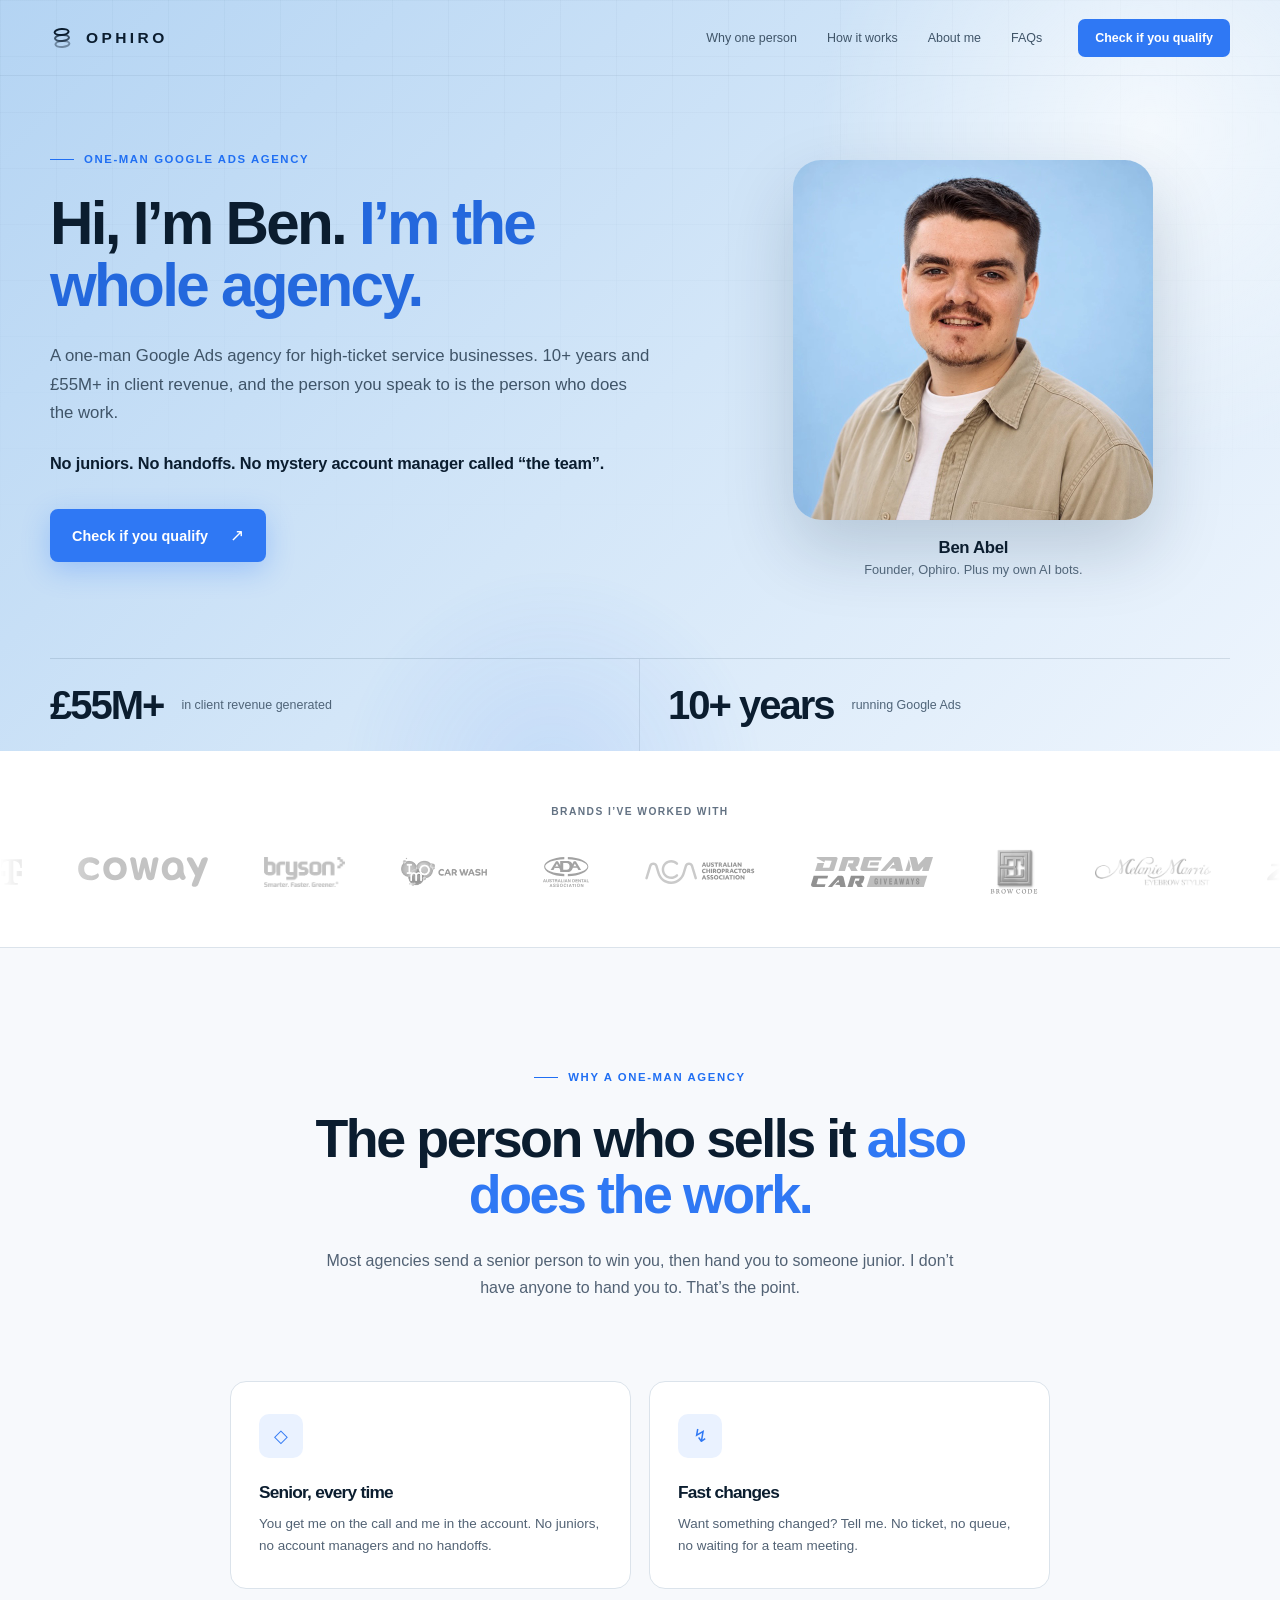
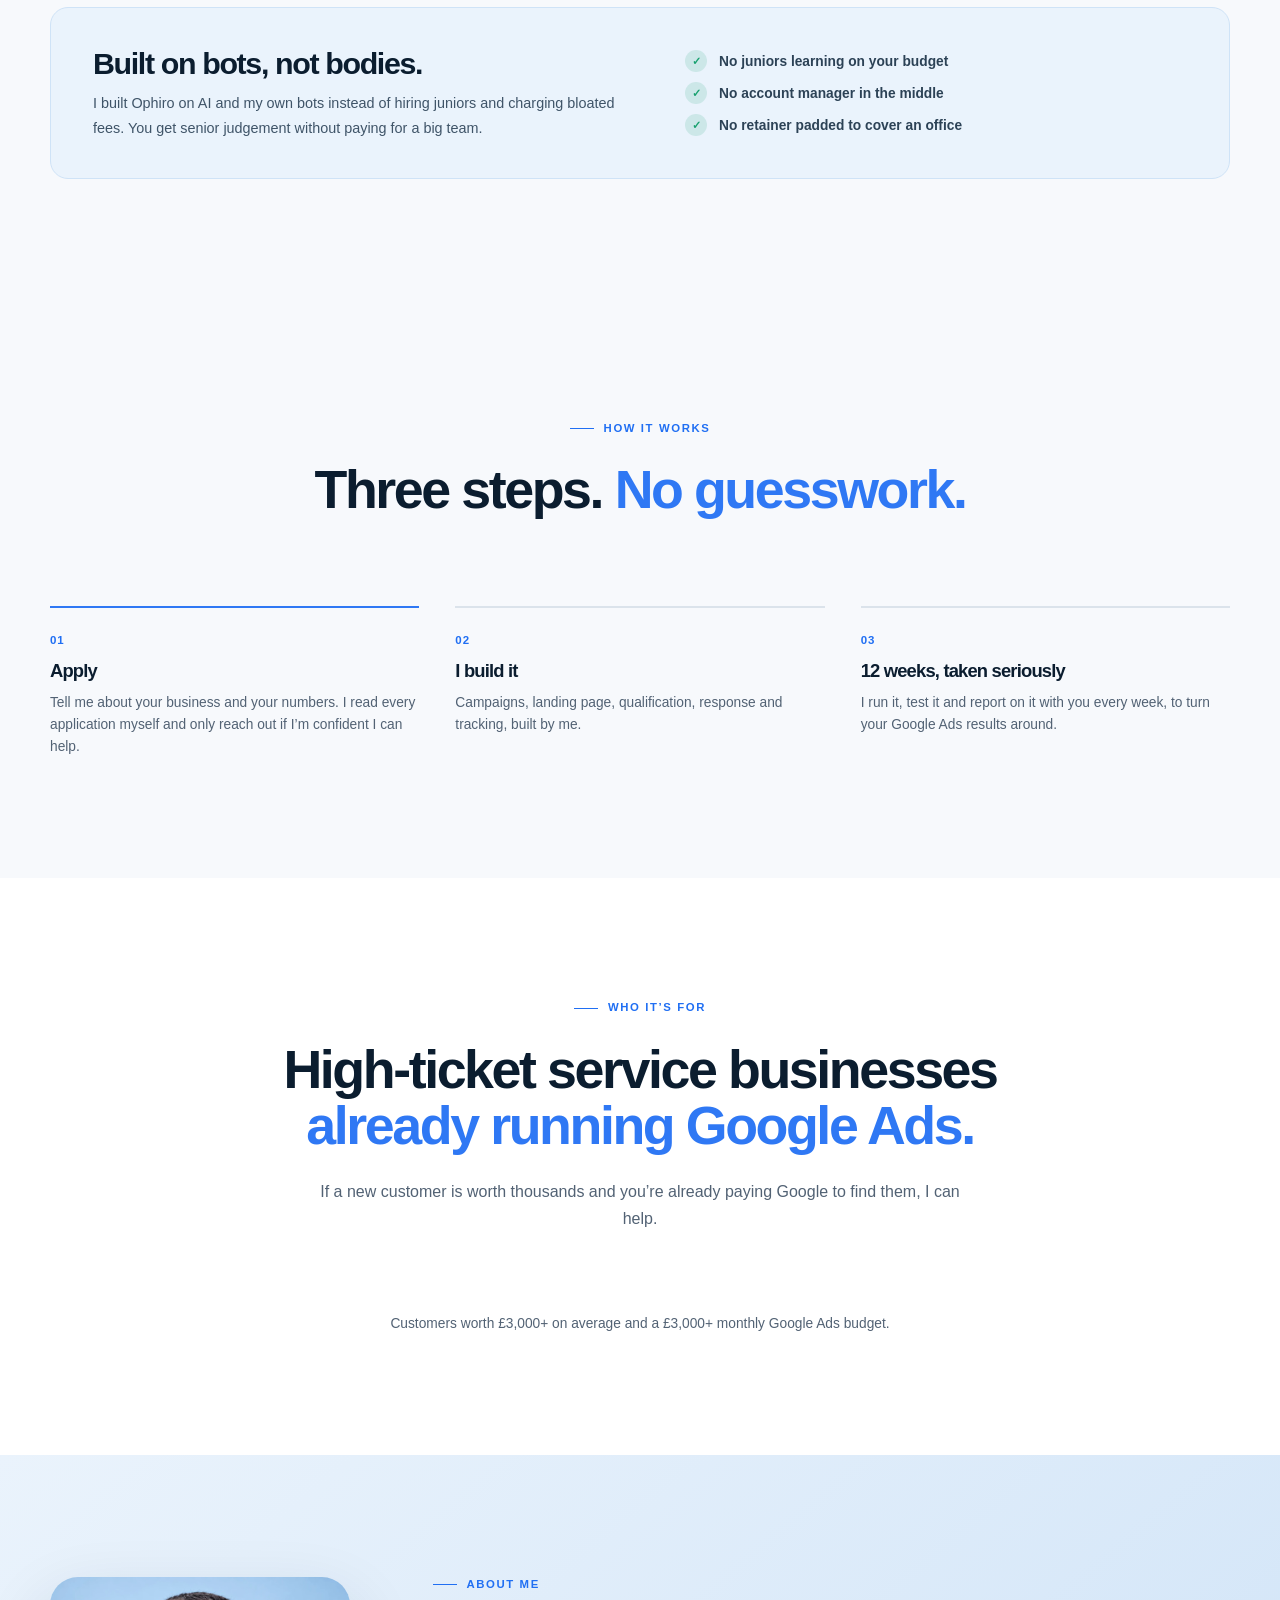
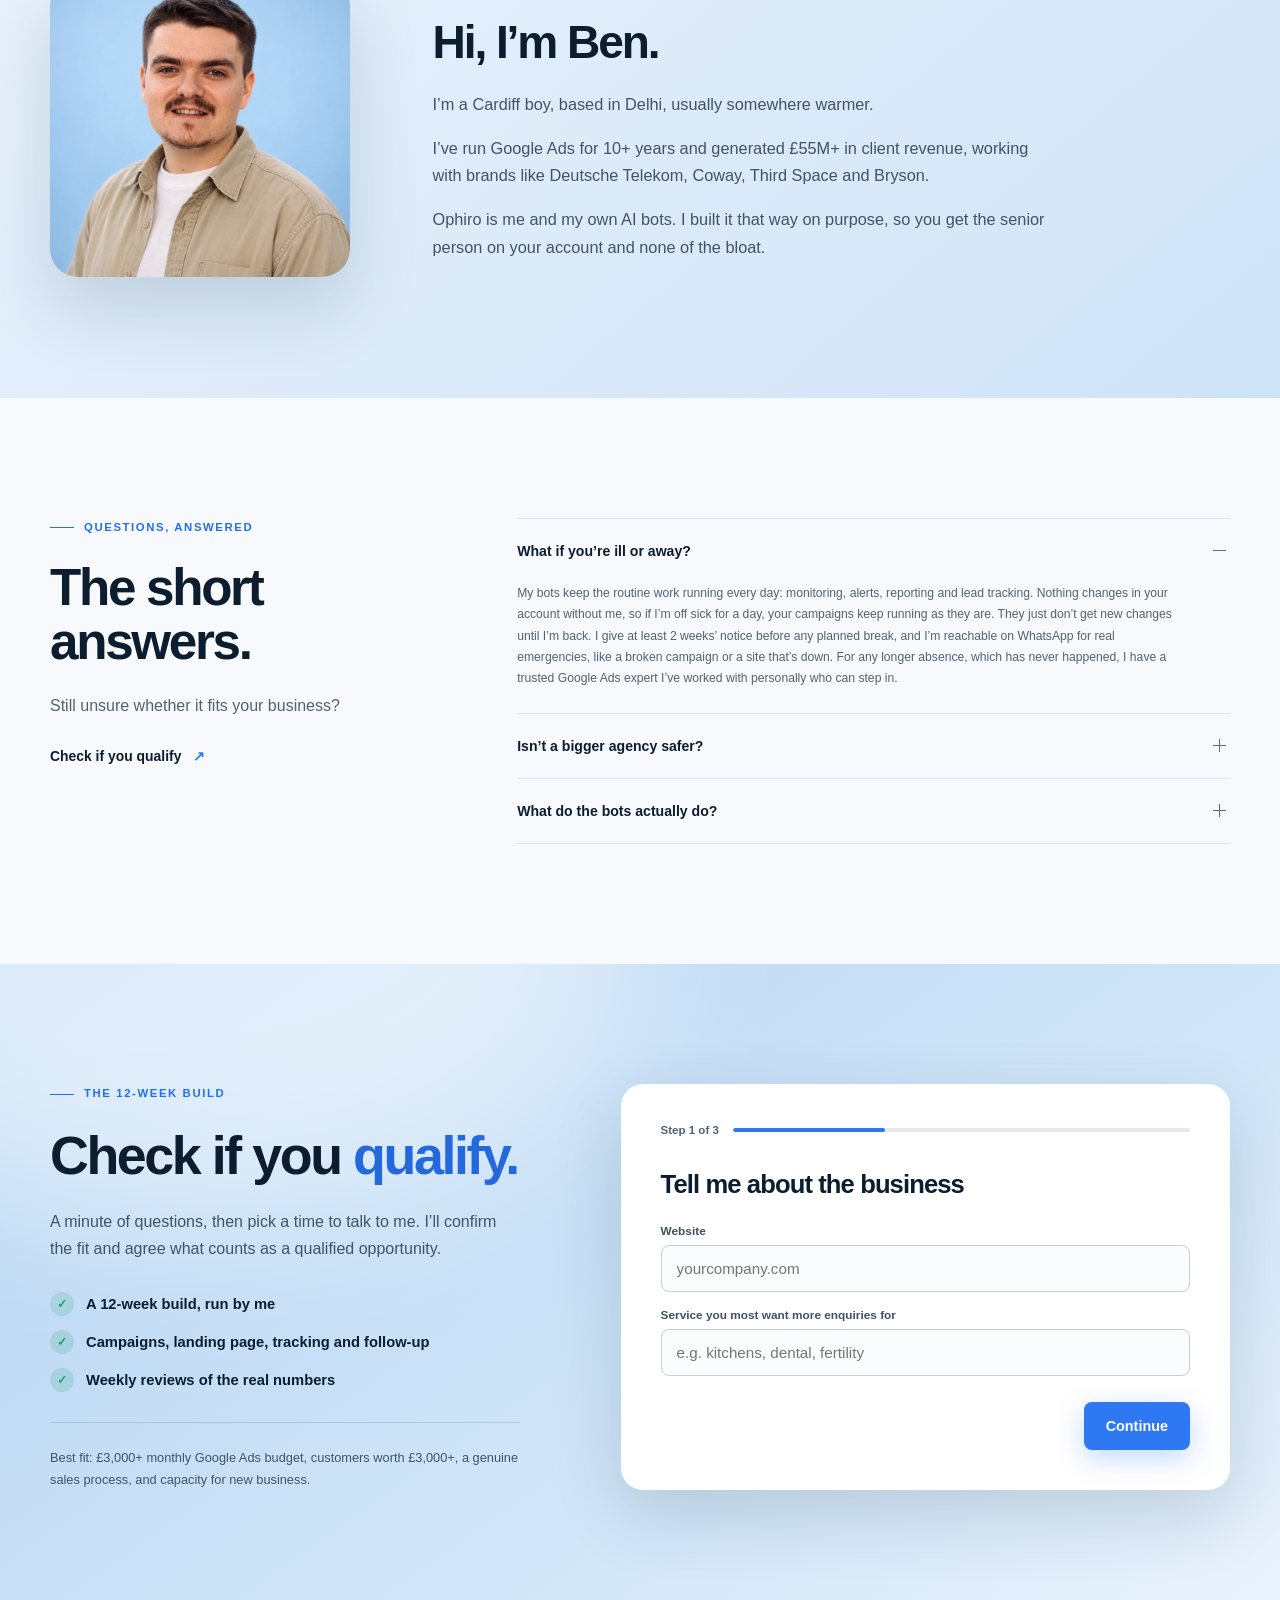
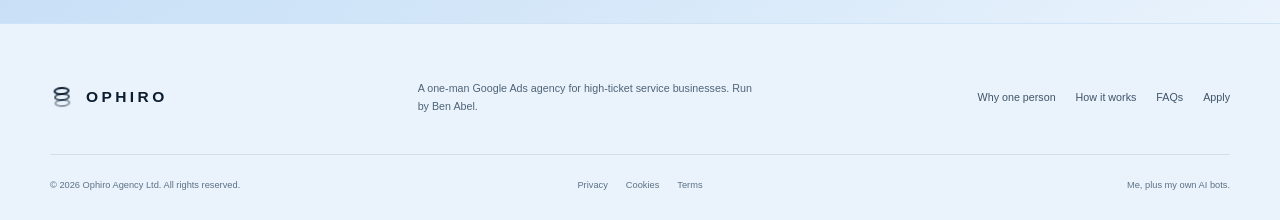
==== commit 4973c09d: "Remove niche pills and insurance/finance exclusion Co-Authored-By: Claude Sonnet 5.5 <noreply@anthro" ====
--- a/index.html
+++ b/index.html
@@ -184,14 +184,7 @@
           <h2>High-ticket service businesses <em>already running Google Ads.</em></h2>
           <p>If a new customer is worth thousands and you’re already paying Google to find them, I can help.</p>
         </div>
-        <ul class="niche-list reveal">
-          <li>Kitchen and bathroom renovation</li>
-          <li>Home improvement</li>
-          <li>Private healthcare</li>
-          <li>Dental</li>
-          <li>Fertility</li>
-        </ul>
-        <p class="niche-note reveal">Customers worth £3,000+ on average and a £3,000+ monthly Google Ads budget. I don’t work with insurance or finance.</p>
+        <p class="niche-note reveal">Customers worth £3,000+ on average and a £3,000+ monthly Google Ads budget.</p>
       </div>
     </section>
 
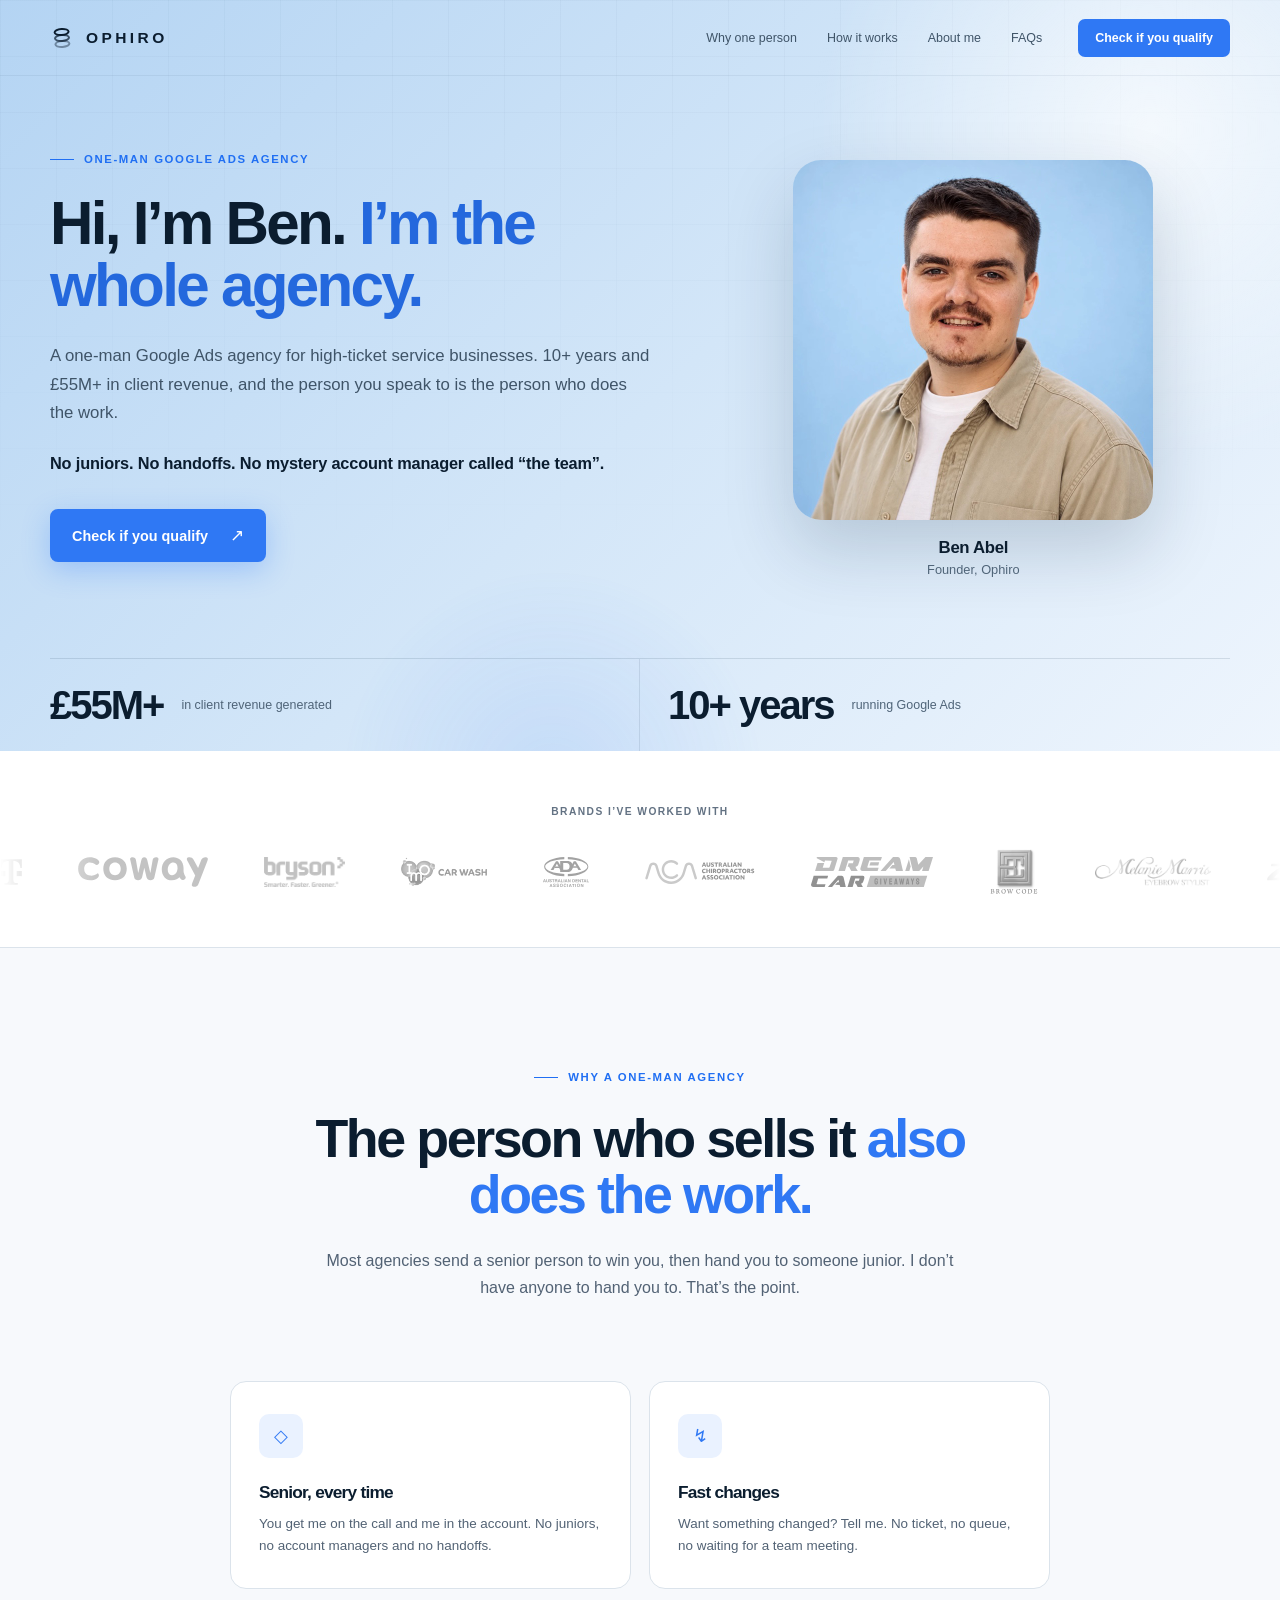
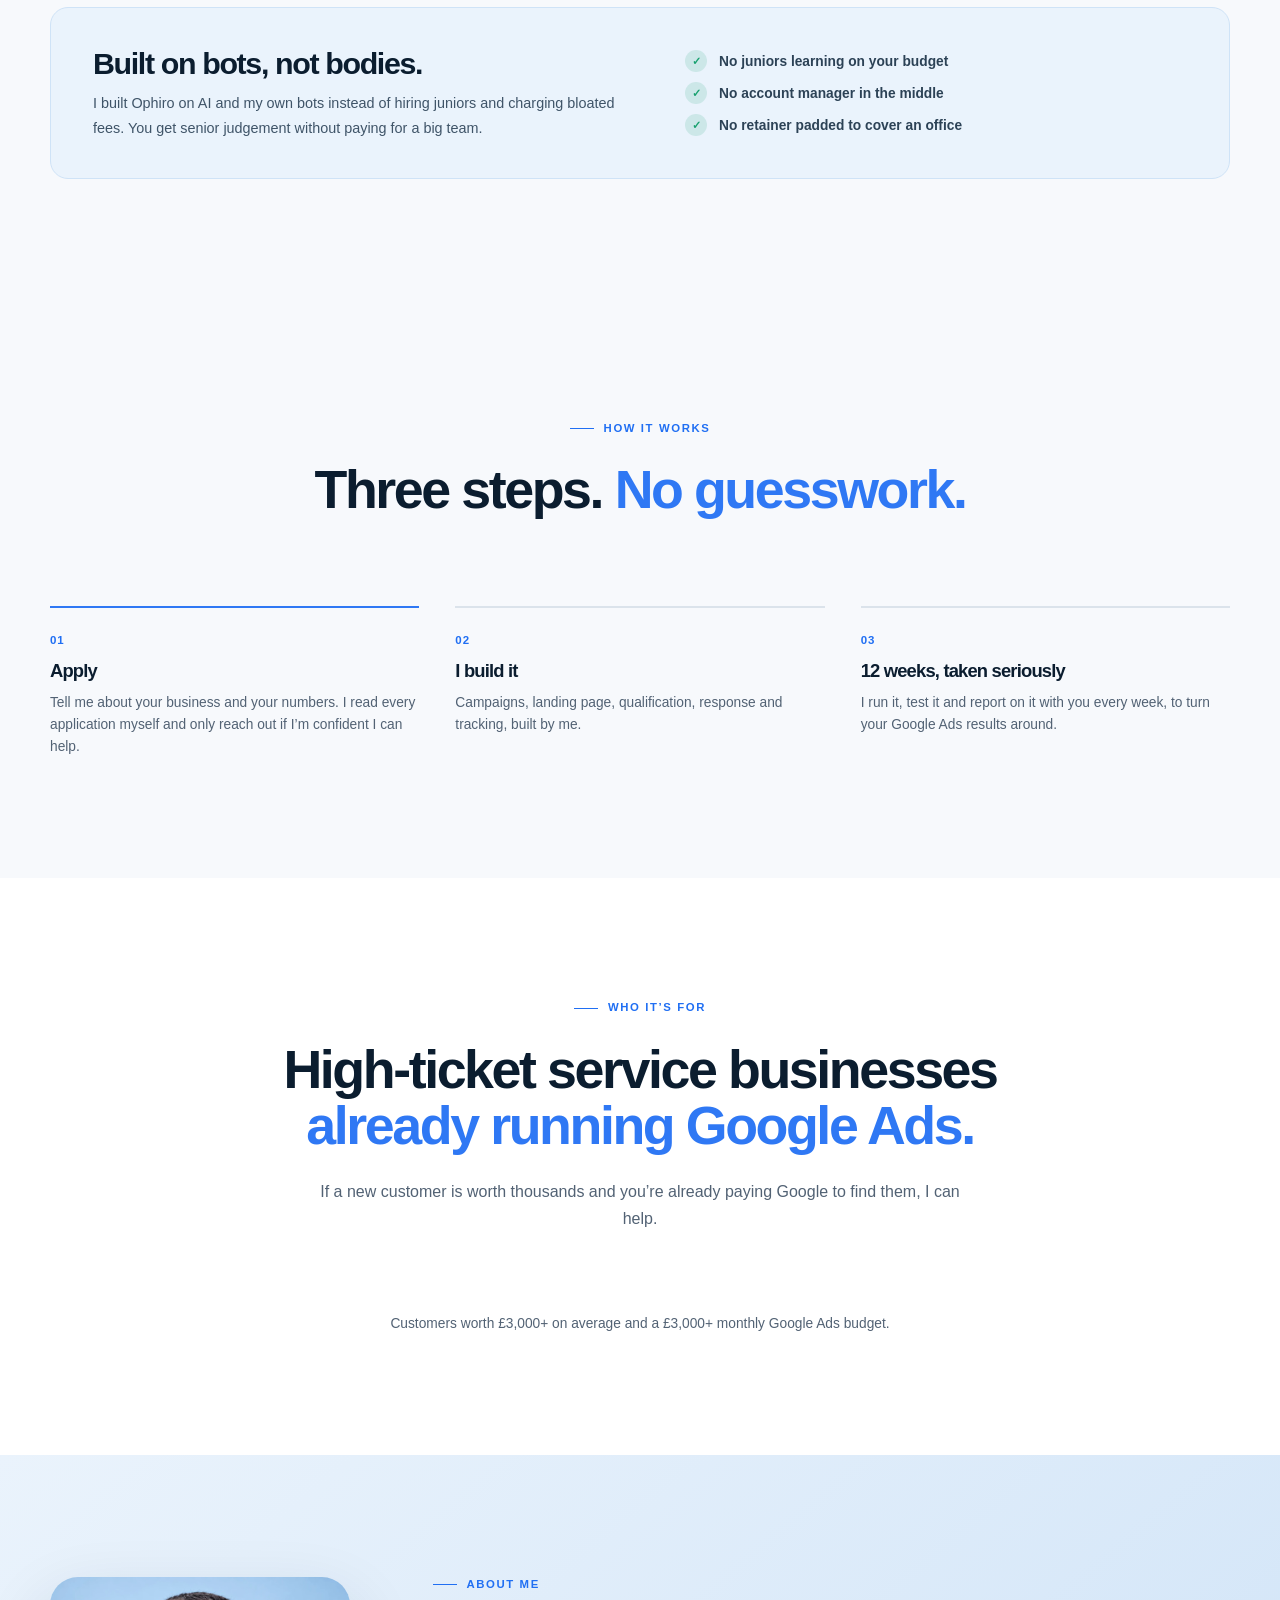
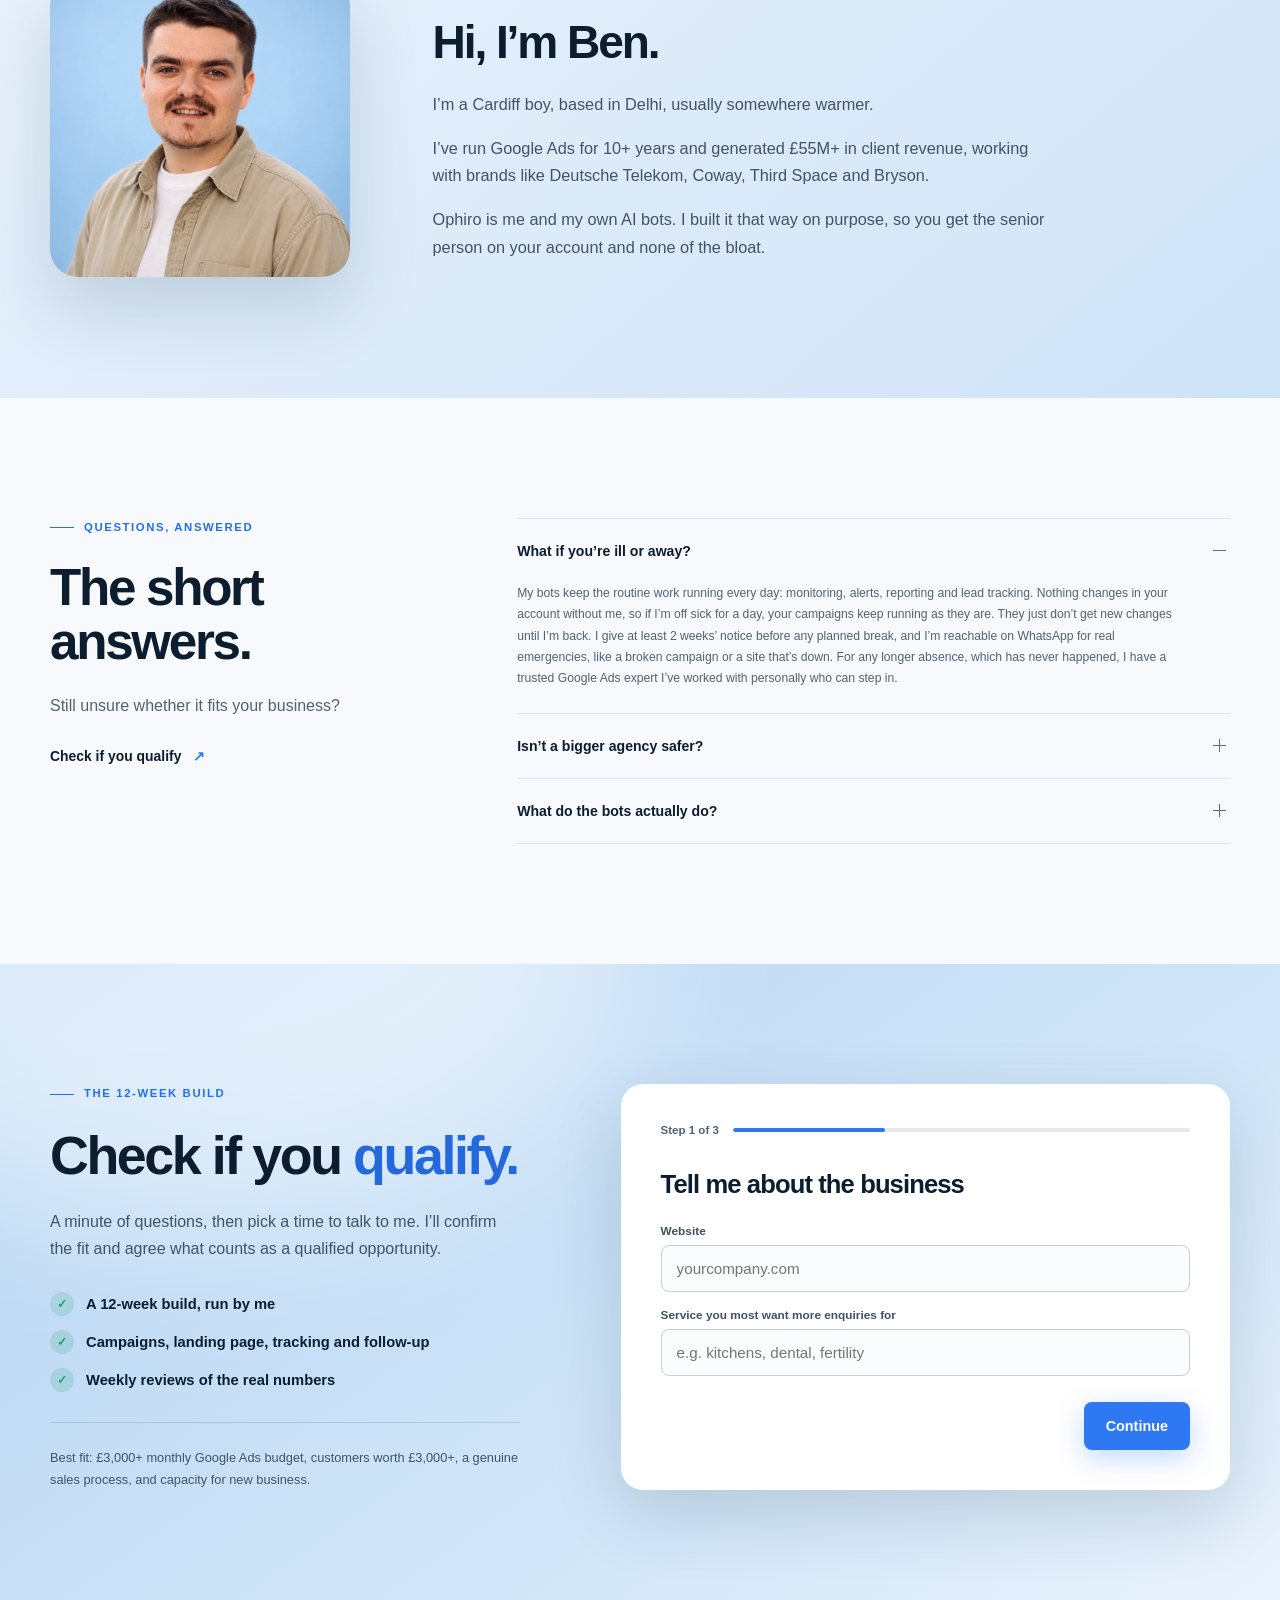
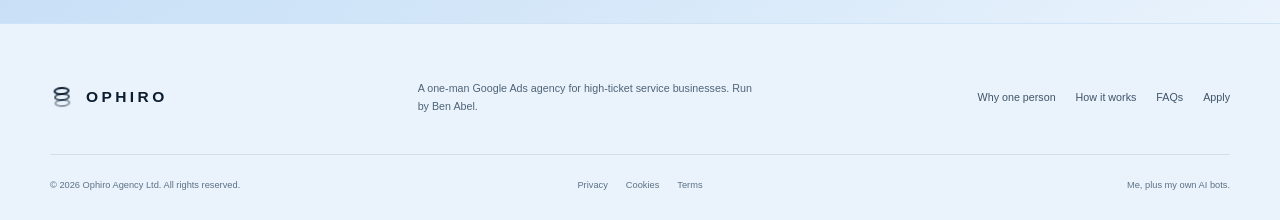
==== commit 8daa89fd: "Remove AI bots line from hero caption Co-Authored-By: Claude Sonnet 5.5 <noreply@anthropic.com>" ====
--- a/index.html
+++ b/index.html
@@ -70,7 +70,7 @@
 
         <figure class="hero-portrait reveal reveal-delay">
           <img src="images/ben-abel-sky.jpg" alt="Ben Abel, founder of Ophiro" width="720" height="720">
-          <figcaption><strong>Ben Abel</strong><span>Founder, Ophiro. Plus my own AI bots.</span></figcaption>
+          <figcaption><strong>Ben Abel</strong><span>Founder, Ophiro</span></figcaption>
         </figure>
       </div>
 
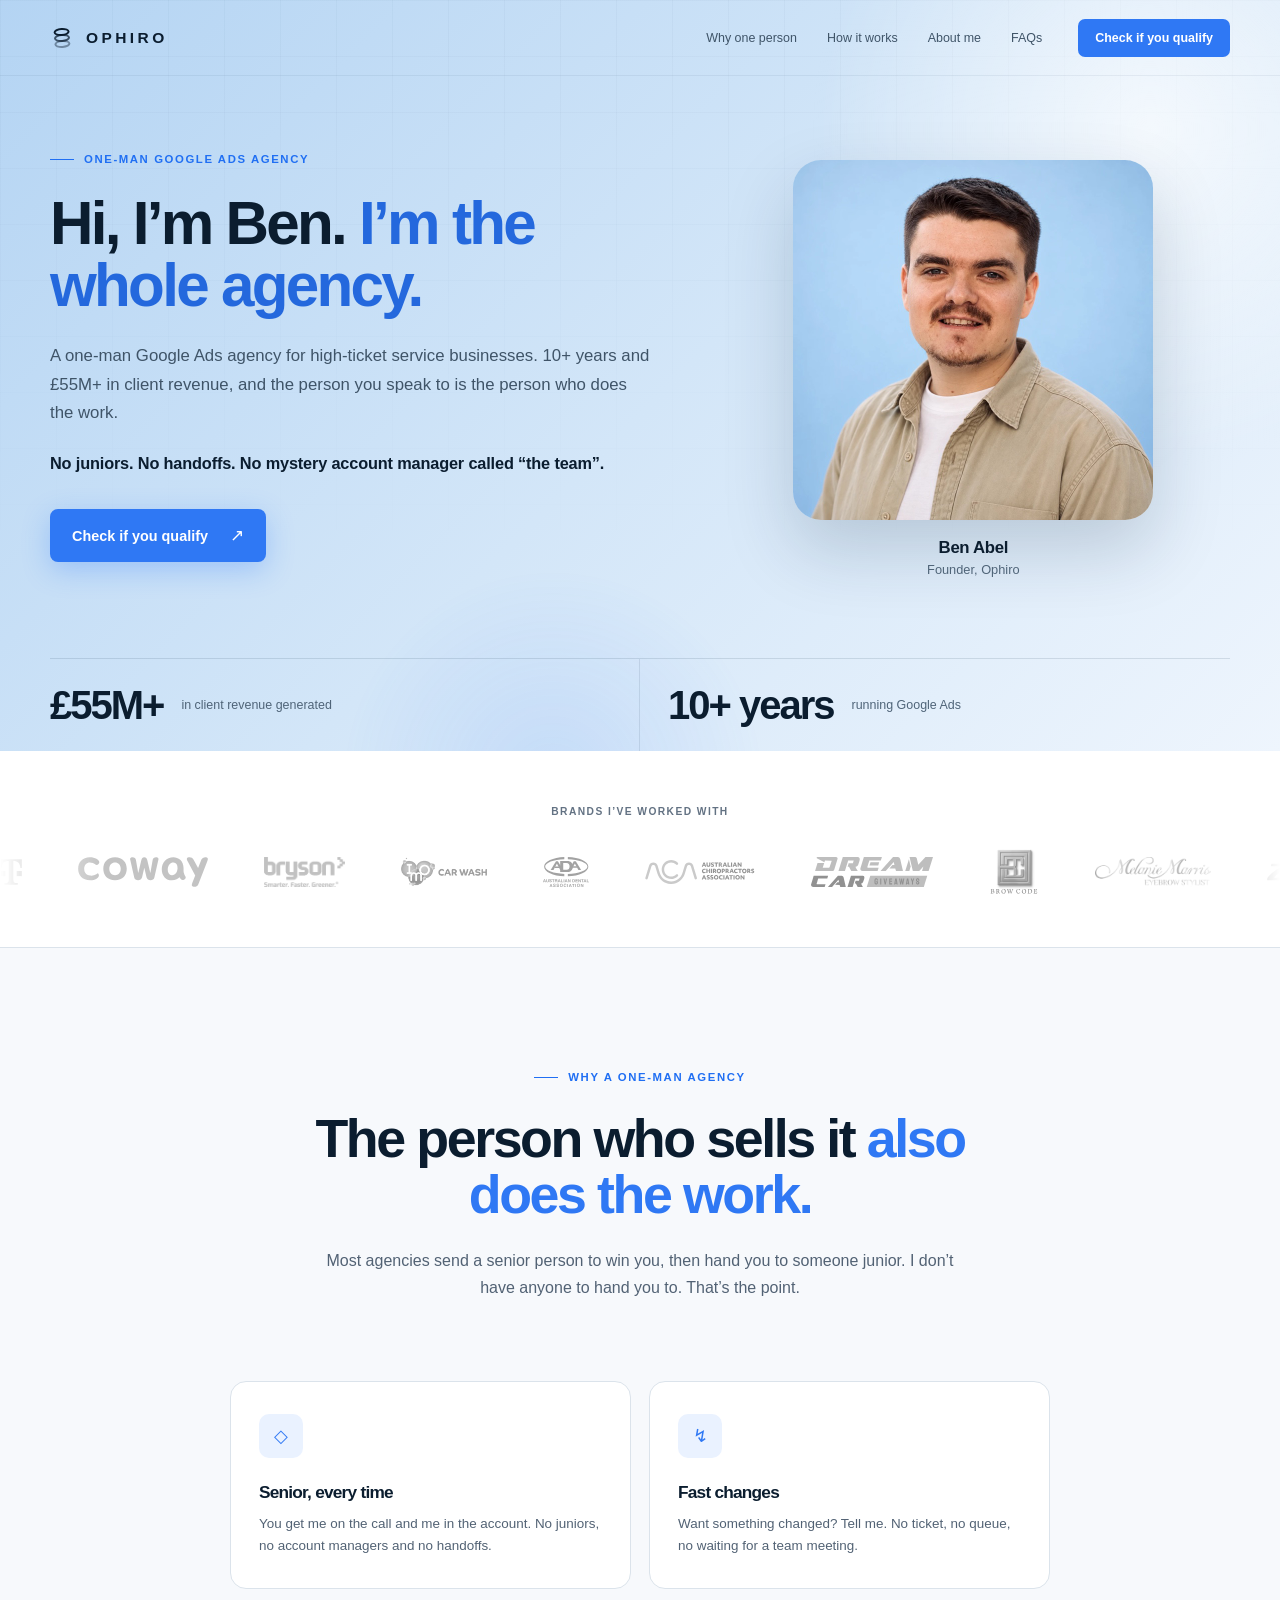
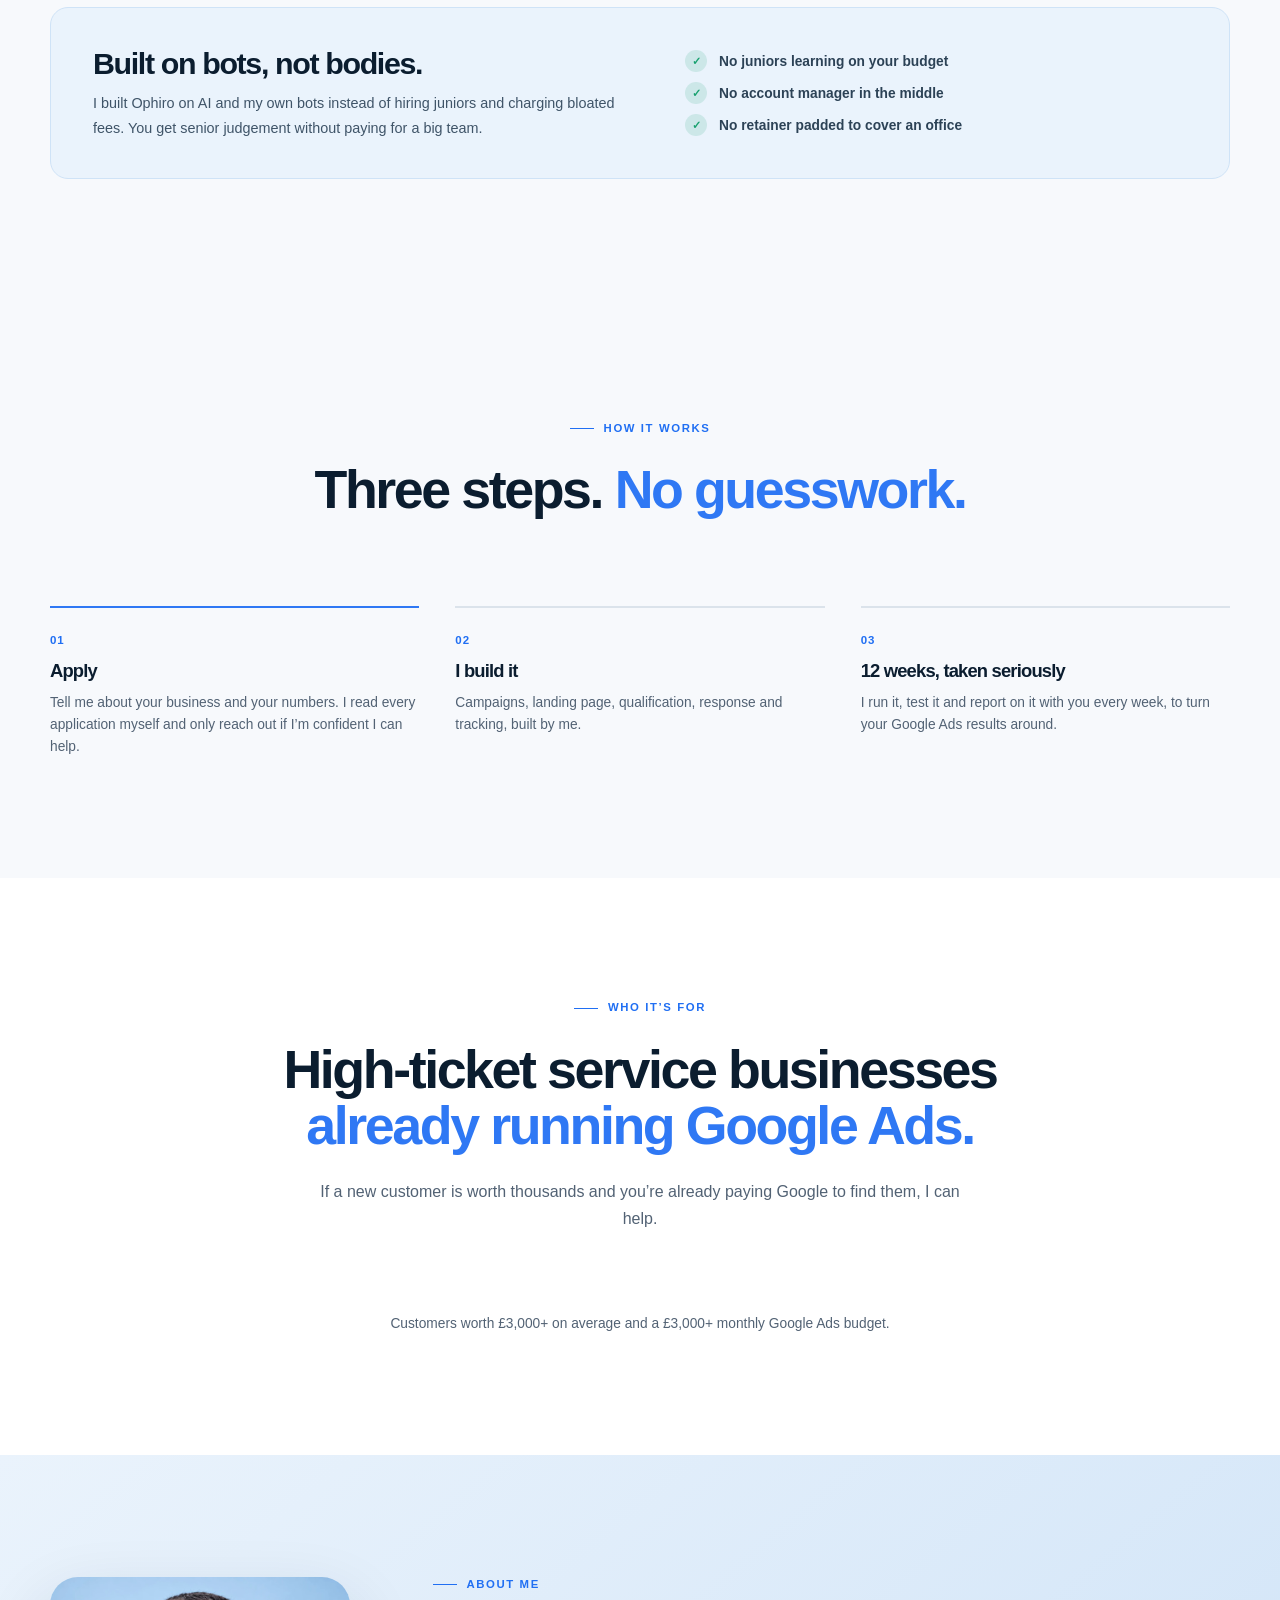
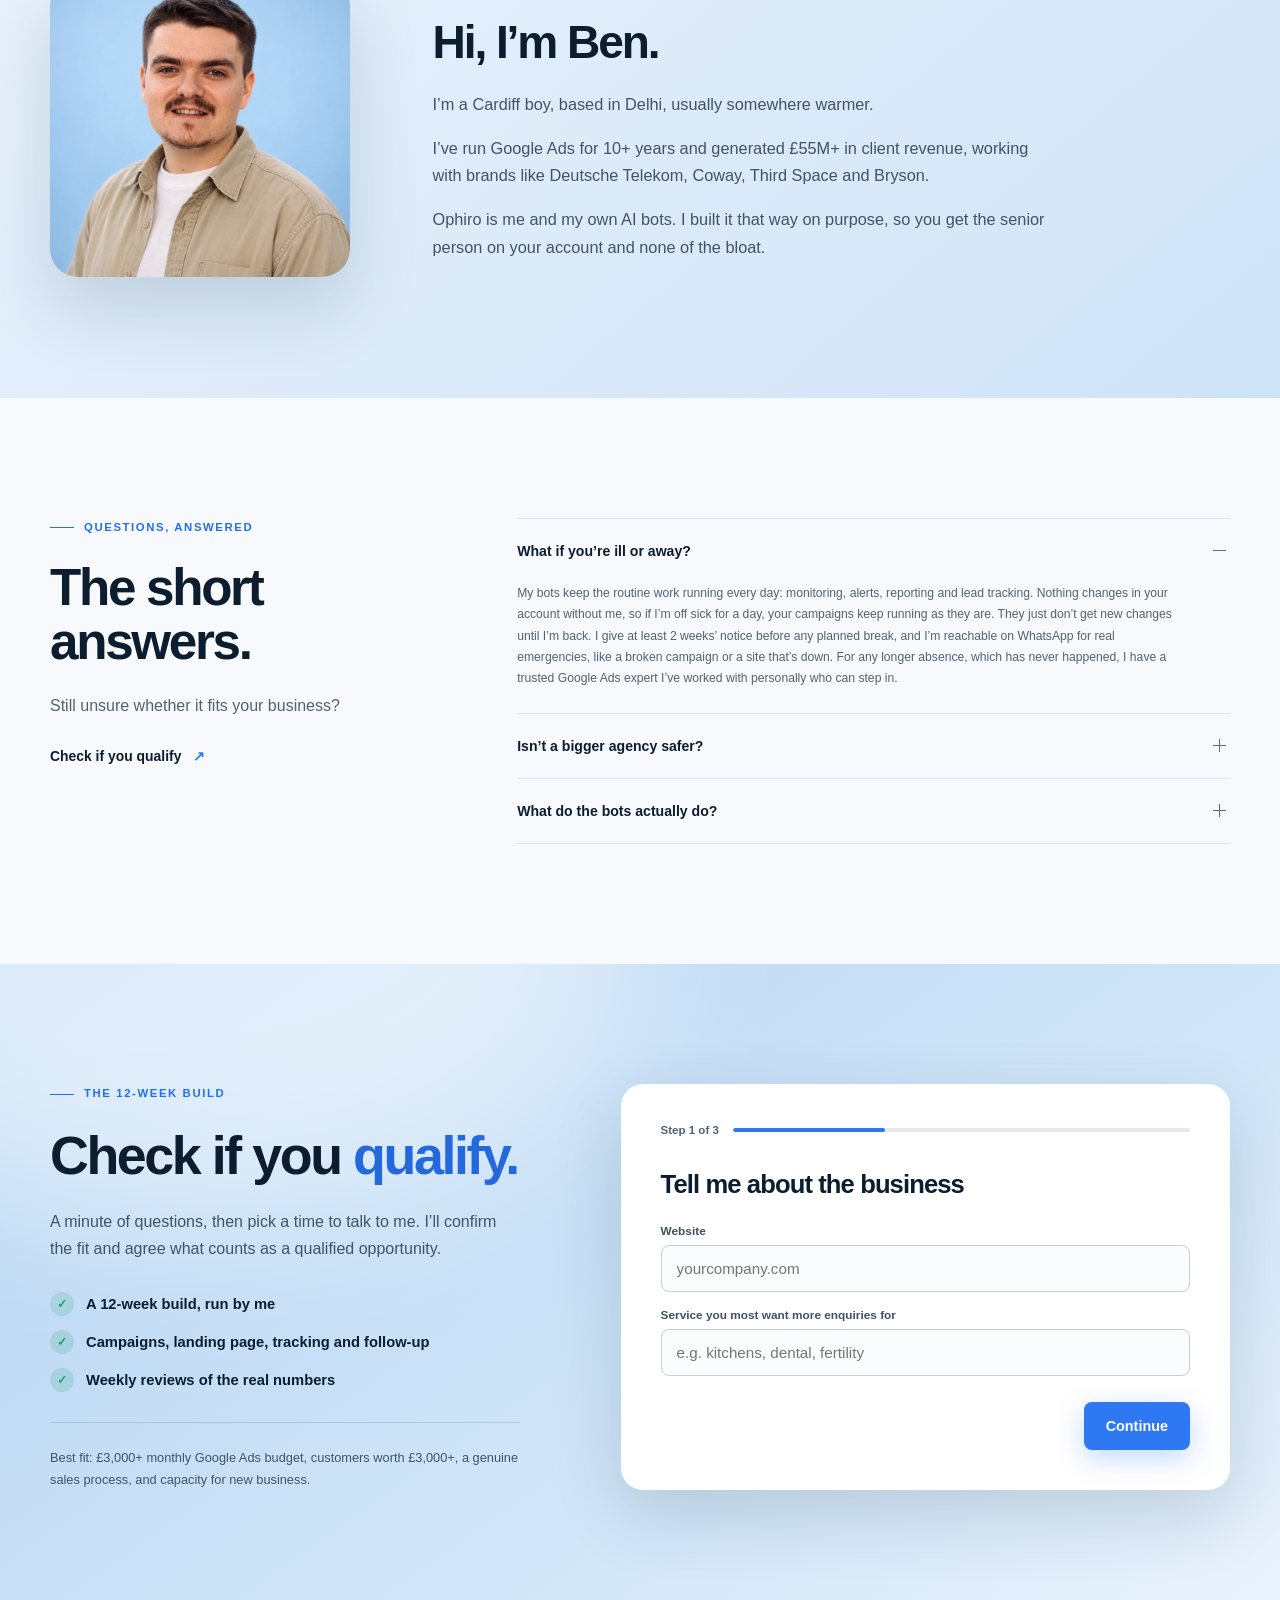
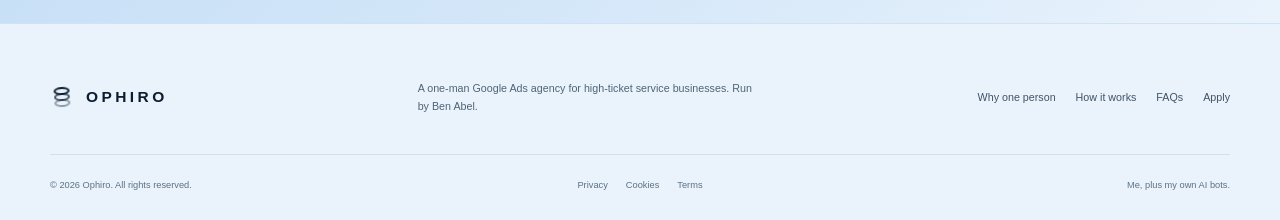
==== commit 00570632: "Footer: Ophiro Agency Ltd to Ophiro Co-Authored-By: Claude Sonnet 5.5 <noreply@anthropic.com>" ====
--- a/index.html
+++ b/index.html
@@ -38,7 +38,7 @@
         <a href="#about">About me</a>
         <a href="#faq">FAQs</a>
       </nav>
-      <a class="button button-small nav-cta" href="#apply">Check if you qualify</a>
+      <a class="button button-small nav-cta" href="/apply">Check if you qualify</a>
       <button class="menu-toggle" type="button" aria-expanded="false" aria-controls="mobile-menu" data-menu-toggle>
         <span></span><span></span><span></span>
         <span class="sr-only">Open menu</span>
@@ -49,7 +49,7 @@
       <a href="#how">How it works</a>
       <a href="#about">About me</a>
       <a href="#faq">FAQs</a>
-      <a class="button" href="#apply">Check if you qualify</a>
+      <a class="button" href="/apply">Check if you qualify</a>
     </nav>
   </header>
 
@@ -64,7 +64,7 @@
           <p class="hero-lede">A one-man Google Ads agency for high-ticket service businesses. 10+ years and £55M+ in client revenue, and the person you speak to is the person who does the work.</p>
           <p class="hero-hook">No juniors. No handoffs. No mystery account manager called “the team”.</p>
           <div class="hero-actions">
-            <a class="button button-arrow" href="#apply">Check if you qualify <span>↗</span></a>
+            <a class="button button-arrow" href="/apply">Check if you qualify <span>↗</span></a>
           </div>
         </div>
 
@@ -210,7 +210,7 @@
           <p class="eyebrow dark"><span></span> Questions, answered</p>
           <h2>The short answers.</h2>
           <p>Still unsure whether it fits your business?</p>
-          <a class="text-link dark-link" href="#apply">Check if you qualify <span>↗</span></a>
+          <a class="text-link dark-link" href="/apply">Check if you qualify <span>↗</span></a>
         </div>
         <div class="faq-list reveal">
           <details open><summary>What if you’re ill or away?<i></i></summary><p>My bots keep the routine work running every day: monitoring, alerts, reporting and lead tracking. Nothing changes in your account without me, so if I’m off sick for a day, your campaigns keep running as they are. They just don’t get new changes until I’m back. I give at least 2 weeks’ notice before any planned break, and I’m reachable on WhatsApp for real emergencies, like a broken campaign or a site that’s down. For any longer absence, which has never happened, I have a trusted Google Ads expert I’ve worked with personally who can step in.</p></details>
@@ -303,16 +303,16 @@
     <div class="container footer-main">
       <a class="brand footer-brand" href="#top"><span class="brand-mark"><i></i><i></i><i></i></span><span>OPHIRO</span></a>
       <p>A one-man Google Ads agency for high-ticket service businesses. Run by Ben Abel.</p>
-      <div class="footer-links"><a href="#why">Why one person</a><a href="#how">How it works</a><a href="#faq">FAQs</a><a href="#apply">Apply</a></div>
+      <div class="footer-links"><a href="#why">Why one person</a><a href="#how">How it works</a><a href="#faq">FAQs</a><a href="/apply">Apply</a></div>
     </div>
     <div class="container footer-bottom">
-      <span>© <span data-year></span> Ophiro Agency Ltd. All rights reserved.</span>
+      <span>© <span data-year></span> Ophiro. All rights reserved.</span>
       <div><a href="/privacy/">Privacy</a><a href="#">Cookies</a><a href="#">Terms</a></div>
       <small>Me, plus my own AI bots.</small>
     </div>
   </footer>
 
-  <a class="mobile-sticky" href="#apply">Check if you qualify <span>↗</span></a>
+  <a class="mobile-sticky" href="/apply">Check if you qualify <span>↗</span></a>
 
   <script type="text/javascript">
     (function (C, A, L) { let p = function (a, ar) { a.q.push(ar); }; let d = C.document; C.Cal = C.Cal || function () { let cal = C.Cal; let ar = arguments; if (!cal.loaded) { cal.ns = {}; cal.q = cal.q || []; d.head.appendChild(d.createElement("script")).src = A; cal.loaded = true; } if (ar[0] === L) { const api = function () { p(api, arguments); }; const namespace = ar[1]; api.q = api.q || []; if (typeof namespace === "string") { cal.ns[namespace] = cal.ns[namespace] || api; p(cal.ns[namespace], ar); p(cal, ["initNamespace", namespace]); } else p(cal, ar); return; } p(cal, ar); }; })(window, "https://app.cal.com/embed/embed.js", "init");
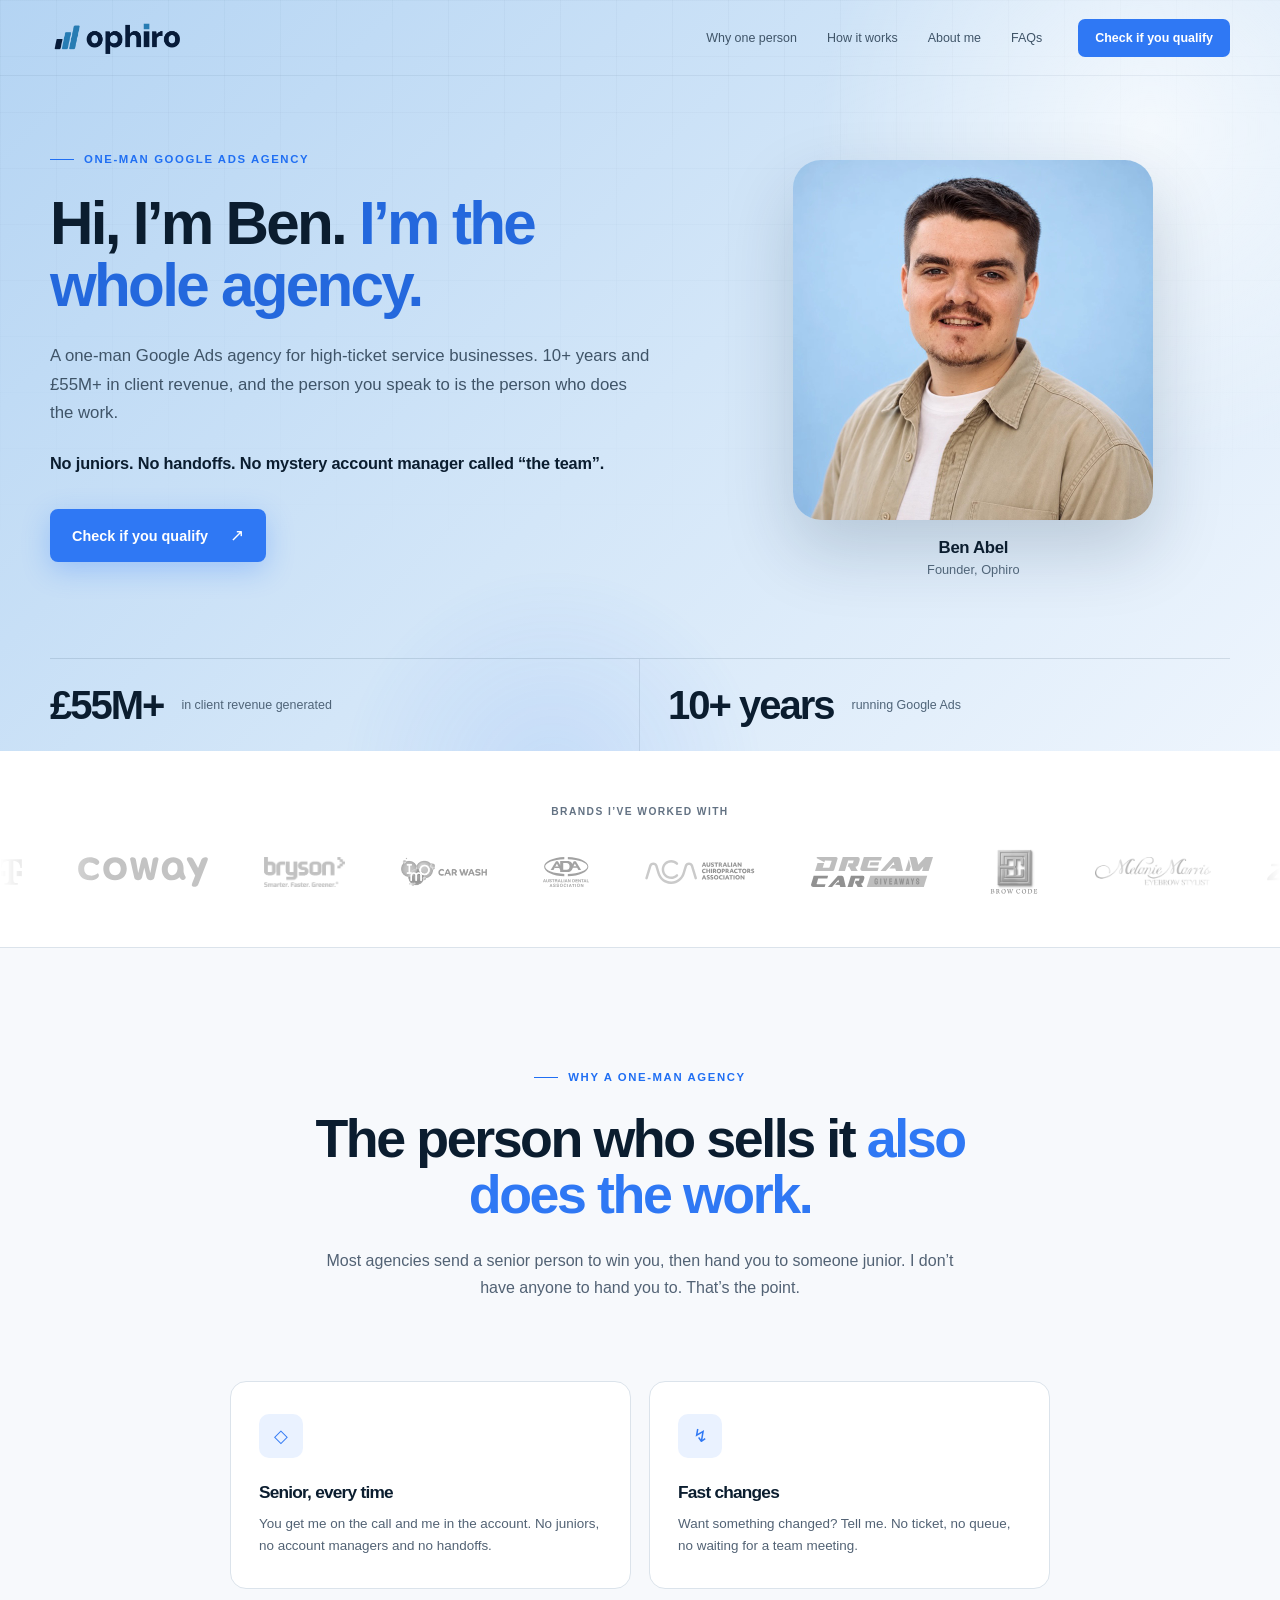
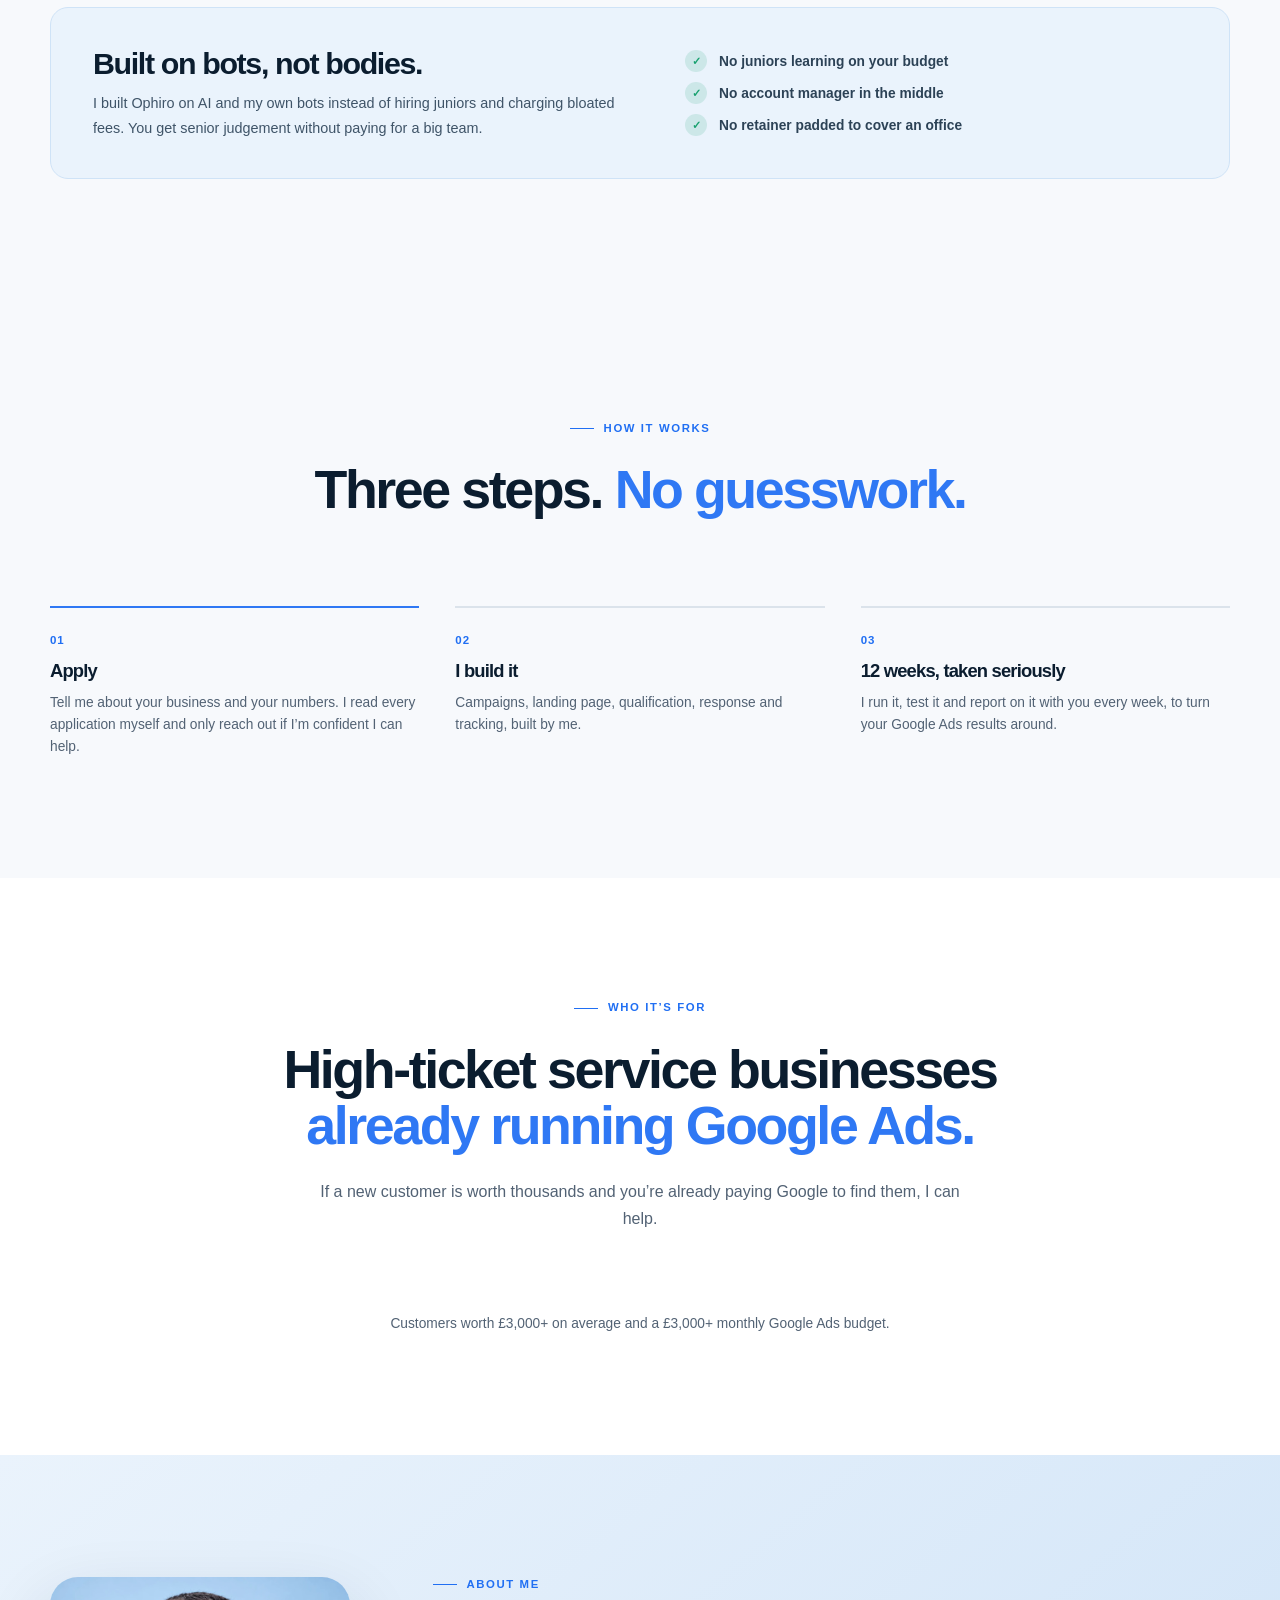
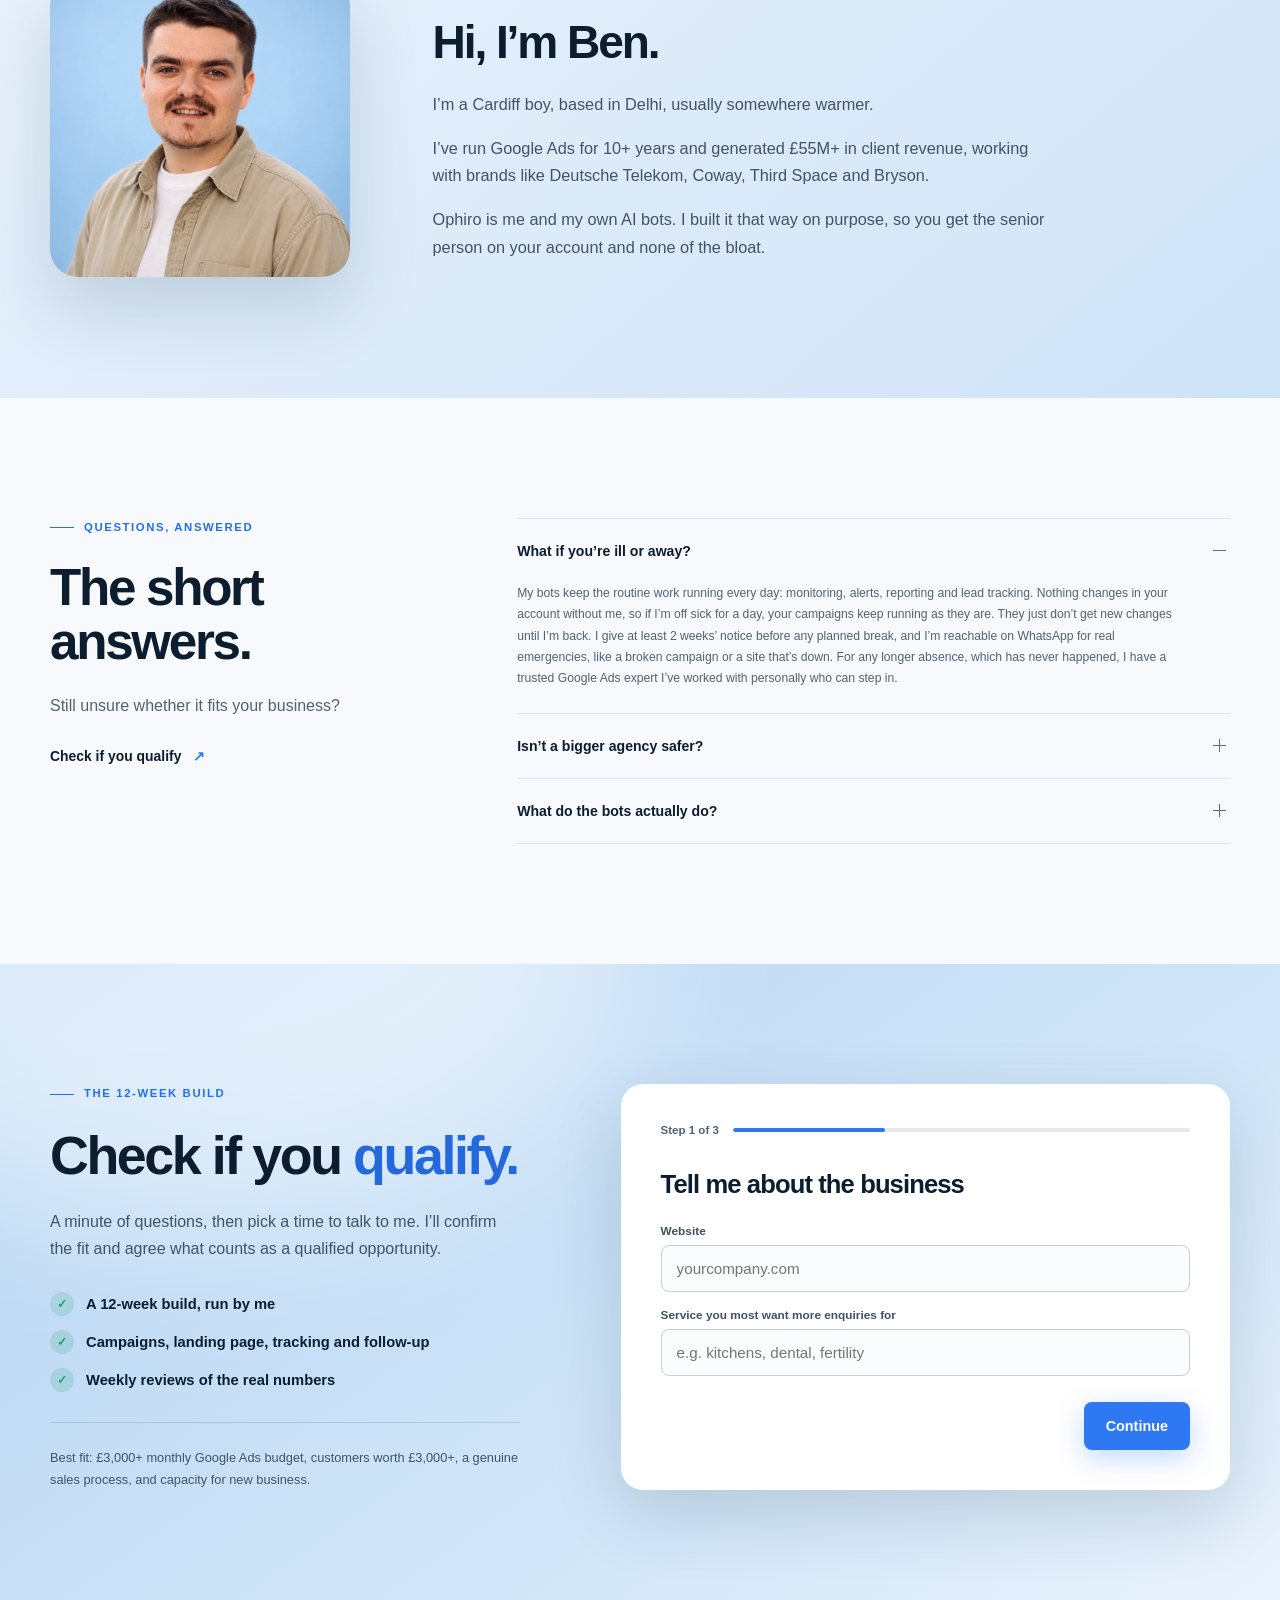
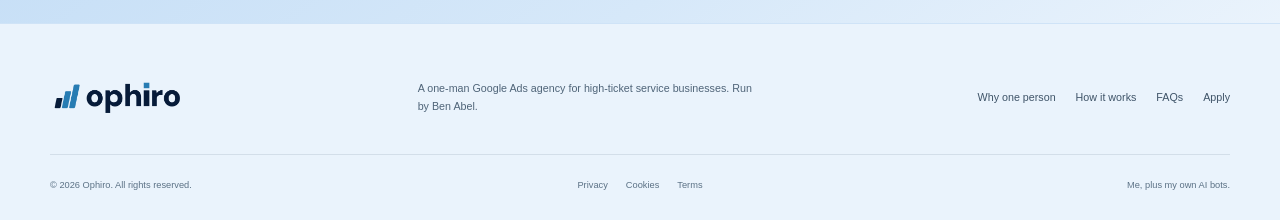
==== commit c251223c: "New Ophiro logo, favicon and touch icon across site Co-Authored-By: Claude Sonnet 5.5 <noreply@anthr" ====
--- a/index.html
+++ b/index.html
@@ -19,9 +19,10 @@
   <meta name="twitter:title" content="Hi, I’m Ben. I’m the whole agency.">
   <meta name="twitter:description" content="A one-man Google Ads agency for high-ticket service businesses. No juniors. No handoffs.">
   <meta name="twitter:image" content="https://ophiro.xyz/images/og-ophiro.png">
+  <link rel="icon" type="image/svg+xml" href="/favicon.svg">
   <link rel="icon" type="image/png" sizes="64x64" href="/favicon.png">
   <link rel="apple-touch-icon" sizes="180x180" href="/apple-touch-icon.png">
-  <link rel="stylesheet" href="styles.css?v=a1c0de02">
+  <link rel="stylesheet" href="styles.css?v=logo1">
 </head>
 <body>
   <a class="skip-link" href="#main">Skip to content</a>
@@ -29,8 +30,7 @@
   <header class="site-header" data-header>
     <div class="container nav-shell">
       <a class="brand" href="#top" aria-label="Ophiro home">
-        <span class="brand-mark" aria-hidden="true"><i></i><i></i><i></i></span>
-        <span>OPHIRO</span>
+        <img class="brand-logo" src="/images/brand/ophiro-logo.png" alt="Ophiro" width="150" height="38">
       </a>
       <nav class="desktop-nav" aria-label="Main navigation">
         <a href="#why">Why one person</a>
@@ -301,7 +301,7 @@
 
   <footer class="site-footer">
     <div class="container footer-main">
-      <a class="brand footer-brand" href="#top"><span class="brand-mark"><i></i><i></i><i></i></span><span>OPHIRO</span></a>
+      <a class="brand footer-brand" href="#top"><img class="brand-logo" src="/images/brand/ophiro-logo.png" alt="Ophiro" width="150" height="38"></a>
       <p>A one-man Google Ads agency for high-ticket service businesses. Run by Ben Abel.</p>
       <div class="footer-links"><a href="#why">Why one person</a><a href="#how">How it works</a><a href="#faq">FAQs</a><a href="/apply">Apply</a></div>
     </div>
--- a/styles.css
+++ b/styles.css
@@ -463,3 +463,8 @@
   .mobile-sticky { background: var(--blue); border-color: transparent; color: #fff; box-shadow: 0 12px 30px rgba(23,107,255,.35); }
 }
 
+
+/* Logo image */
+.brand-logo { display: block; height: 34px; width: auto; }
+.footer-brand .brand-logo { height: 34px; }
+@media (max-width: 760px) { .brand-logo { height: 28px; } }
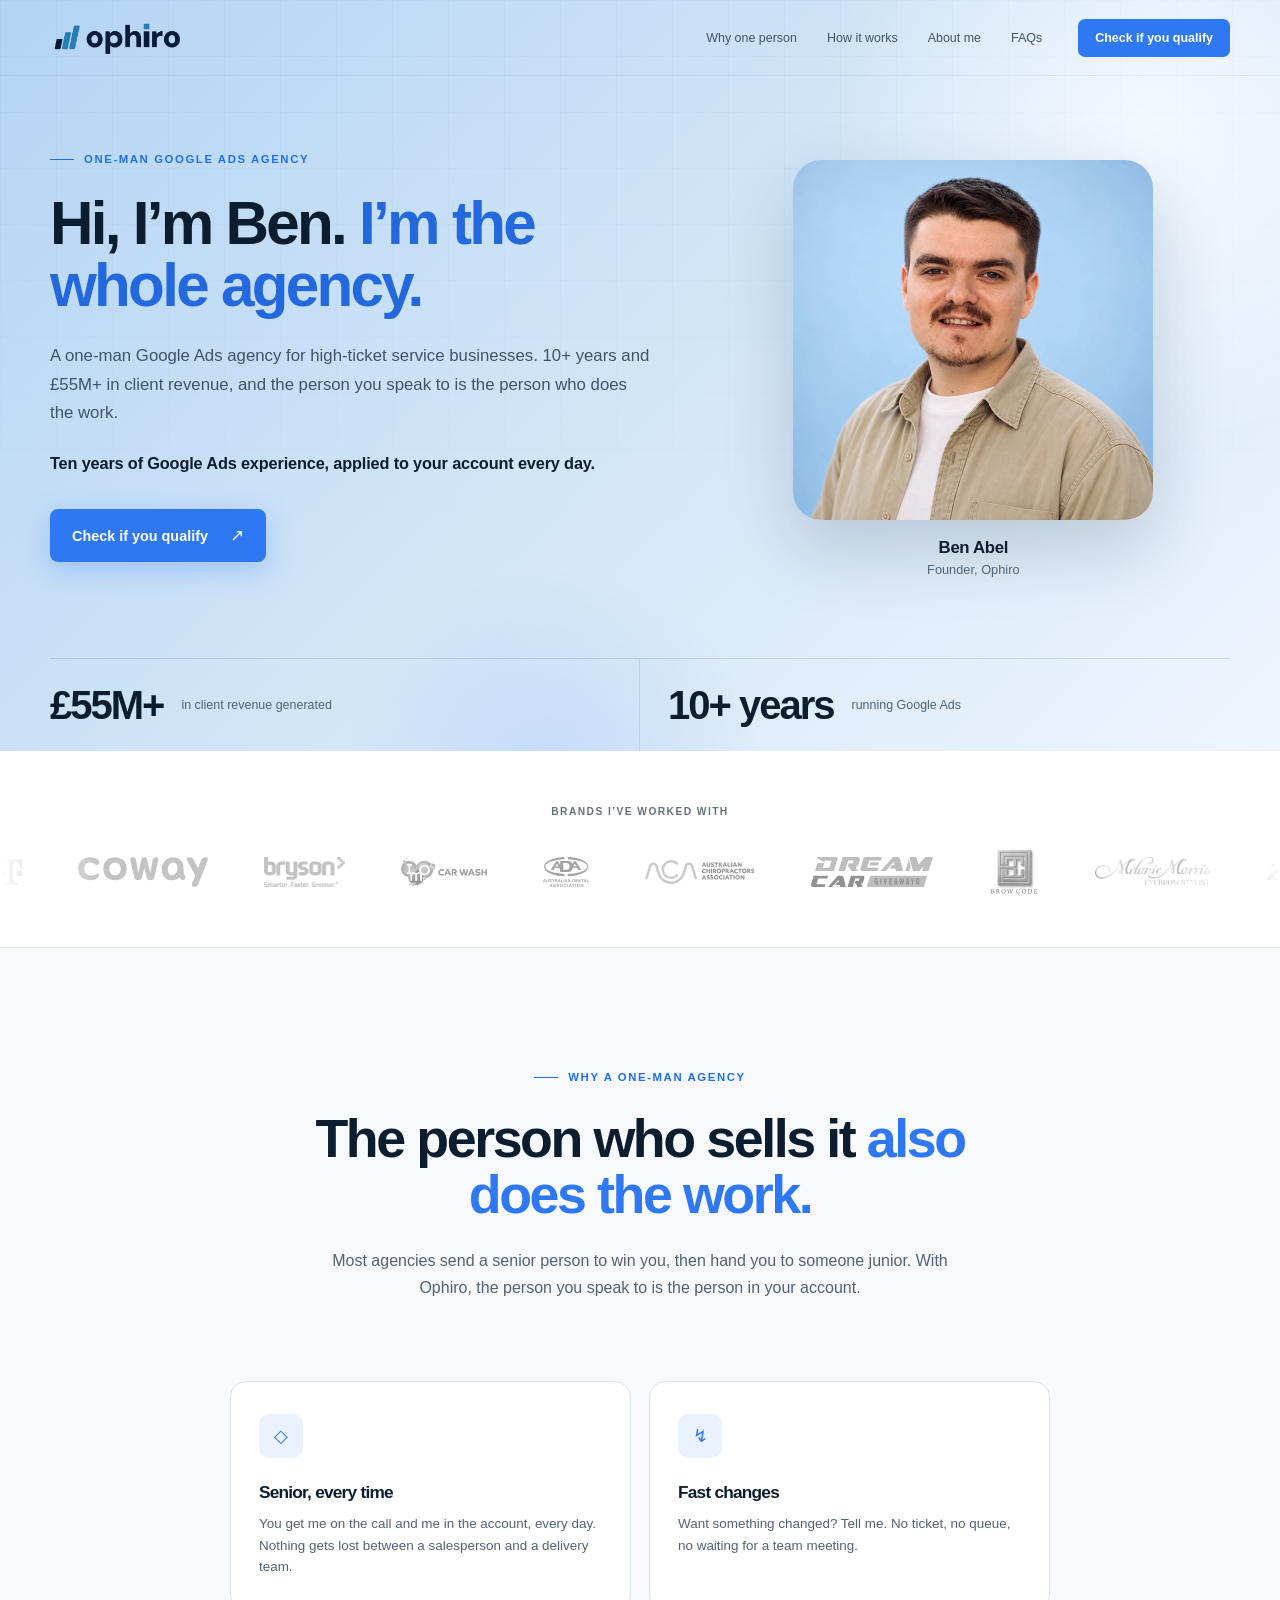
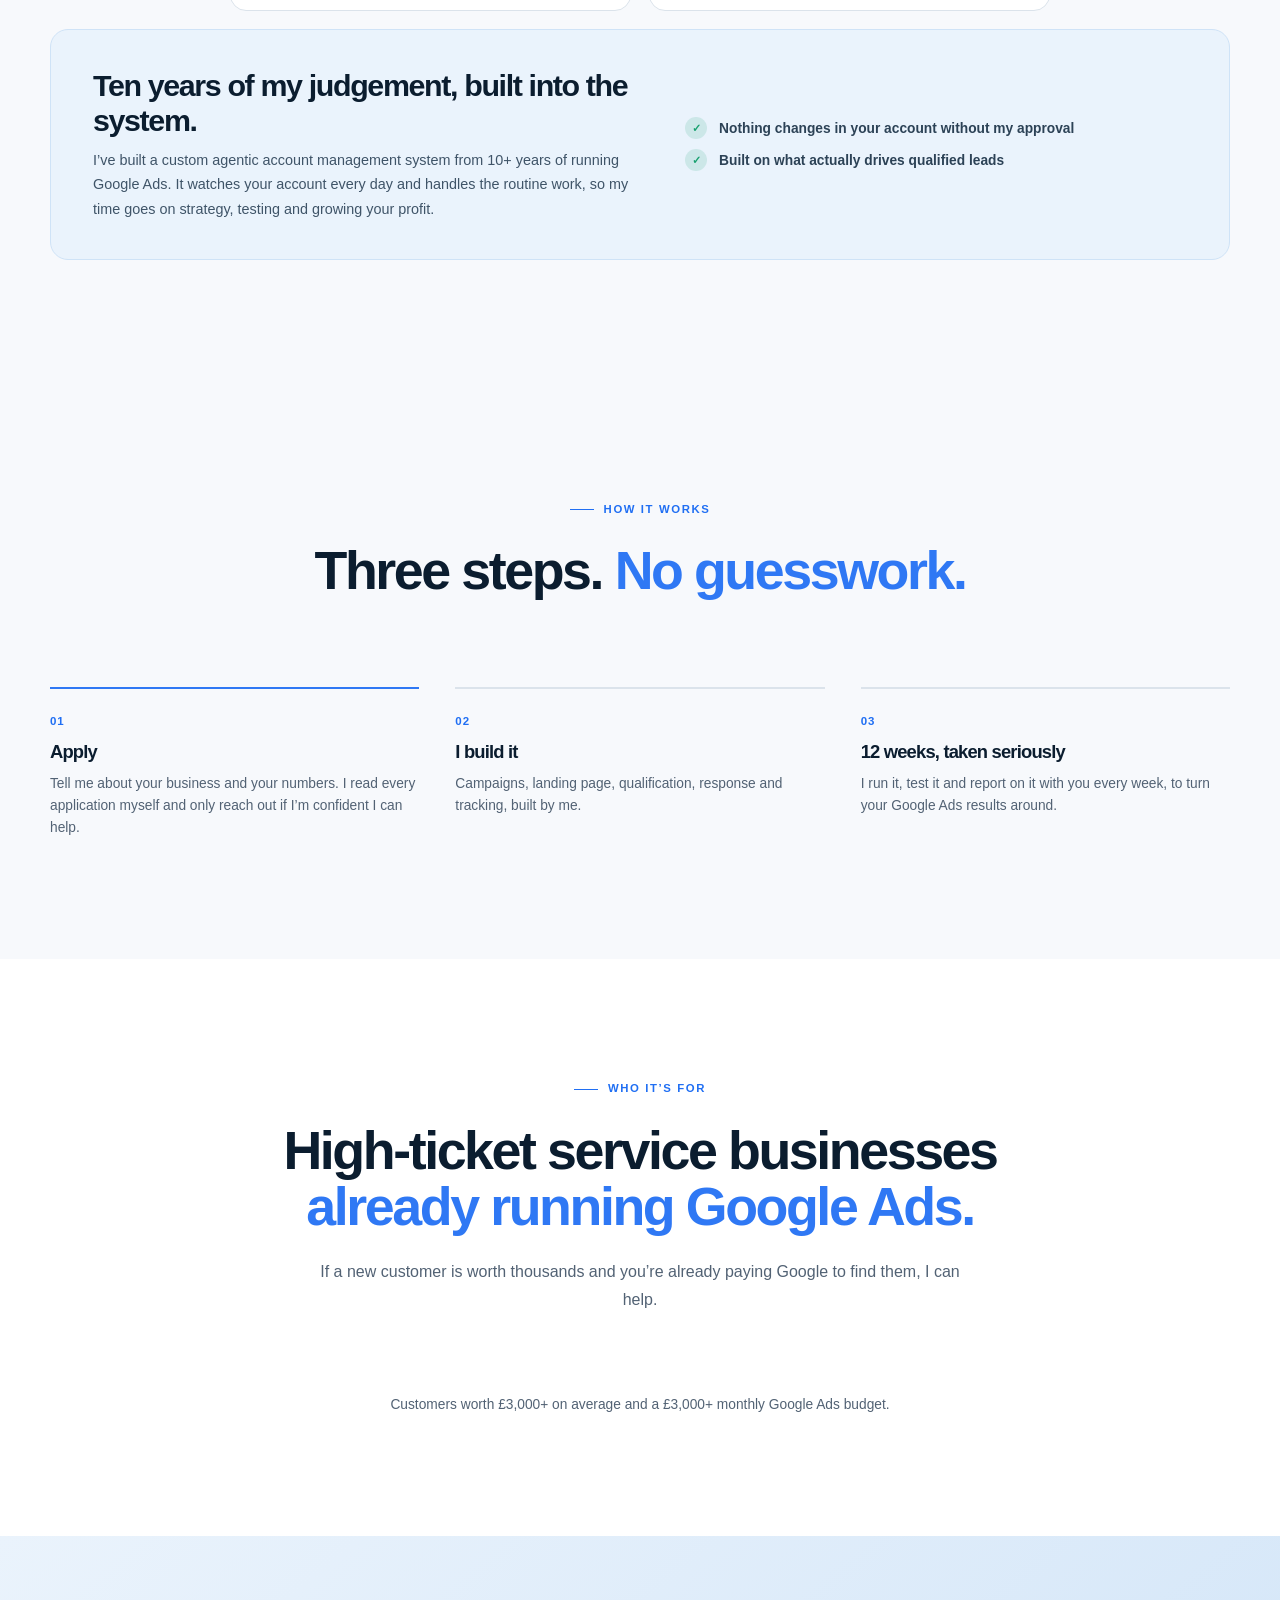
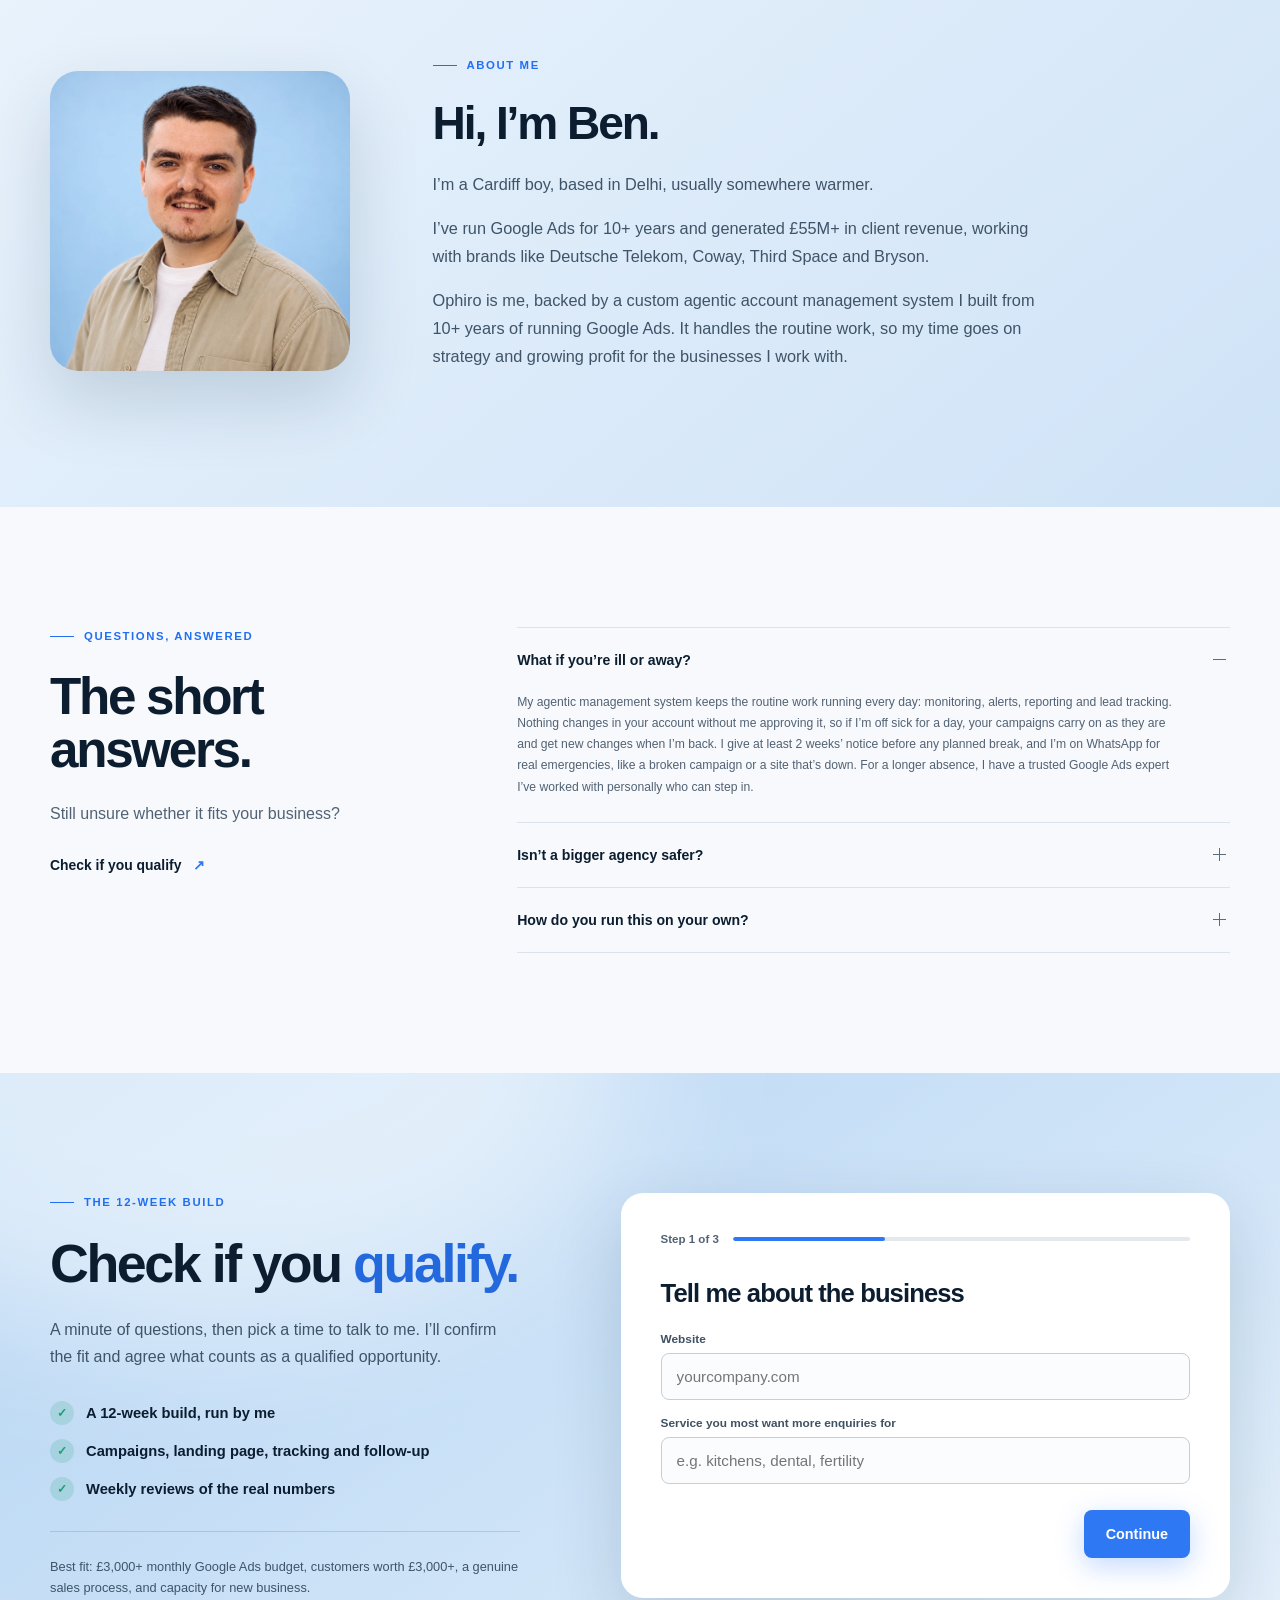
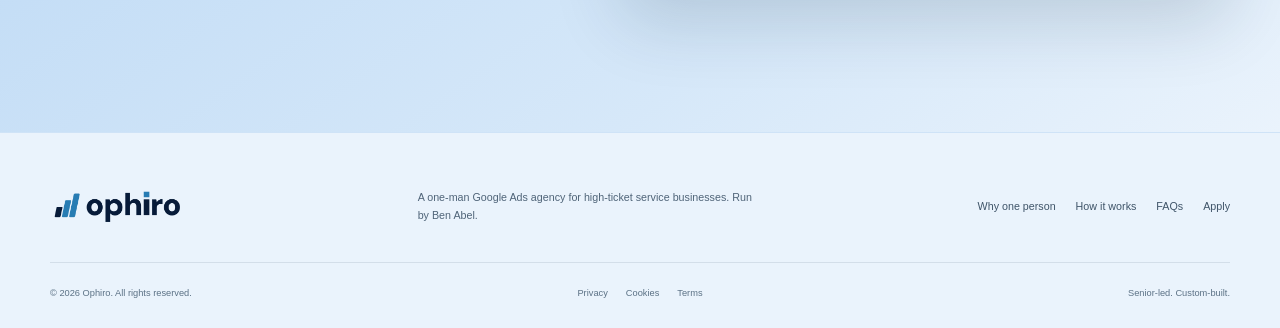
==== commit 723d9a47: "Reframe copy around custom agentic account management system Co-Authored-By: Claude Sonnet 5.5 <nore" ====
--- a/index.html
+++ b/index.html
@@ -4,24 +4,26 @@
   <meta charset="utf-8">
   <meta name="viewport" content="width=device-width, initial-scale=1">
   <title>Ophiro | One-Man Google Ads Agency by Ben Abel</title>
-  <meta name="description" content="Hi, I’m Ben Abel. Ophiro is a one-man Google Ads agency for high-ticket service businesses. 10+ years, £55M+ in client revenue. No juniors, no handoffs.">
+  <meta name="description" content="Hi, I’m Ben Abel. Ophiro is a one-man Google Ads agency for high-ticket service businesses. 10+ years, £55M+ in client revenue. Senior-led, with a custom agentic management system behind every account.">
   <meta name="theme-color" content="#b4d4f3">
   <link rel="canonical" href="https://ophiro.xyz/">
   <meta property="og:type" content="website">
   <meta property="og:site_name" content="Ophiro">
   <meta property="og:url" content="https://ophiro.xyz/">
   <meta property="og:title" content="Hi, I’m Ben. I’m the whole agency.">
-  <meta property="og:description" content="Ophiro is a one-man Google Ads agency for high-ticket service businesses. 10+ years, £55M+ in client revenue. No juniors. No handoffs.">
+  <meta property="og:description" content="Ophiro is a one-man Google Ads agency for high-ticket service businesses. 10+ years, £55M+ in client revenue. Senior-led, with a custom agentic management system behind every account.">
   <meta property="og:image" content="https://ophiro.xyz/images/og-ophiro.png">
   <meta property="og:image:width" content="1200">
   <meta property="og:image:height" content="630">
   <meta name="twitter:card" content="summary_large_image">
   <meta name="twitter:title" content="Hi, I’m Ben. I’m the whole agency.">
-  <meta name="twitter:description" content="A one-man Google Ads agency for high-ticket service businesses. No juniors. No handoffs.">
+  <meta name="twitter:description" content="A one-man Google Ads agency for high-ticket service businesses. Senior-led and custom-built.">
   <meta name="twitter:image" content="https://ophiro.xyz/images/og-ophiro.png">
   <link rel="icon" type="image/svg+xml" href="/favicon.svg">
-  <link rel="icon" type="image/png" sizes="64x64" href="/favicon.png">
-  <link rel="apple-touch-icon" sizes="180x180" href="/apple-touch-icon.png">
+  <link rel="icon" type="image/png" sizes="16x16" href="/favicon-16.png">
+  <link rel="icon" type="image/png" sizes="32x32" href="/favicon-32.png">
+  <link rel="icon" type="image/png" sizes="64x64" href="/favicon.png?v=2">
+  <link rel="apple-touch-icon" sizes="180x180" href="/apple-touch-icon.png?v=2">
   <link rel="stylesheet" href="styles.css?v=logo1">
 </head>
 <body>
@@ -62,7 +64,7 @@
           <p class="eyebrow"><span></span> One-man Google Ads agency</p>
           <h1>Hi, I’m Ben. <em>I’m the whole agency.</em></h1>
           <p class="hero-lede">A one-man Google Ads agency for high-ticket service businesses. 10+ years and £55M+ in client revenue, and the person you speak to is the person who does the work.</p>
-          <p class="hero-hook">No juniors. No handoffs. No mystery account manager called “the team”.</p>
+          <p class="hero-hook">Ten years of Google Ads experience, applied to your account every day.</p>
           <div class="hero-actions">
             <a class="button button-arrow" href="/apply">Check if you qualify <span>↗</span></a>
           </div>
@@ -135,13 +137,13 @@
         <div class="section-heading centre reveal">
           <p class="eyebrow dark"><span></span> Why a one-man agency</p>
           <h2>The person who sells it <em>also does the work.</em></h2>
-          <p>Most agencies send a senior person to win you, then hand you to someone junior. I don’t have anyone to hand you to. That’s the point.</p>
+          <p>Most agencies send a senior person to win you, then hand you to someone junior. With Ophiro, the person you speak to is the person in your account.</p>
         </div>
         <div class="included-grid why-grid">
           <article class="included-card reveal">
             <div class="included-icon" aria-hidden="true">◇</div>
             <h3>Senior, every time</h3>
-            <p>You get me on the call and me in the account. No juniors, no account managers and no handoffs.</p>
+            <p>You get me on the call and me in the account, every day. Nothing gets lost between a salesperson and a delivery team.</p>
           </article>
           <article class="included-card reveal">
             <div class="included-icon" aria-hidden="true">↯</div>
@@ -151,13 +153,12 @@
         </div>
         <div class="dfy reveal">
           <div class="dfy-copy">
-            <h3>Built on bots, not bodies.</h3>
-            <p>I built Ophiro on AI and my own bots instead of hiring juniors and charging bloated fees. You get senior judgement without paying for a big team.</p>
+            <h3>Ten years of my judgement, built into the system.</h3>
+            <p>I’ve built a custom agentic account management system from 10+ years of running Google Ads. It watches your account every day and handles the routine work, so my time goes on strategy, testing and growing your profit.</p>
           </div>
           <ul class="dfy-list">
-            <li>No juniors learning on your budget</li>
-            <li>No account manager in the middle</li>
-            <li>No retainer padded to cover an office</li>
+            <li>Nothing changes in your account without my approval</li>
+            <li>Built on what actually drives qualified leads</li>
           </ul>
         </div>
       </div>
@@ -199,7 +200,7 @@
           <h2>Hi, I’m Ben.</h2>
           <p>I’m a Cardiff boy, based in Delhi, usually somewhere warmer.</p>
           <p>I’ve run Google Ads for 10+ years and generated £55M+ in client revenue, working with brands like Deutsche Telekom, Coway, Third Space and Bryson.</p>
-          <p>Ophiro is me and my own AI bots. I built it that way on purpose, so you get the senior person on your account and none of the bloat.</p>
+          <p>Ophiro is me, backed by a custom agentic account management system I built from 10+ years of running Google Ads. It handles the routine work, so my time goes on strategy and growing profit for the businesses I work with.</p>
         </div>
       </div>
     </section>
@@ -213,9 +214,9 @@
           <a class="text-link dark-link" href="/apply">Check if you qualify <span>↗</span></a>
         </div>
         <div class="faq-list reveal">
-          <details open><summary>What if you’re ill or away?<i></i></summary><p>My bots keep the routine work running every day: monitoring, alerts, reporting and lead tracking. Nothing changes in your account without me, so if I’m off sick for a day, your campaigns keep running as they are. They just don’t get new changes until I’m back. I give at least 2 weeks’ notice before any planned break, and I’m reachable on WhatsApp for real emergencies, like a broken campaign or a site that’s down. For any longer absence, which has never happened, I have a trusted Google Ads expert I’ve worked with personally who can step in.</p></details>
+          <details open><summary>What if you’re ill or away?<i></i></summary><p>My agentic management system keeps the routine work running every day: monitoring, alerts, reporting and lead tracking. Nothing changes in your account without me approving it, so if I’m off sick for a day, your campaigns carry on as they are and get new changes when I’m back. I give at least 2 weeks’ notice before any planned break, and I’m on WhatsApp for real emergencies, like a broken campaign or a site that’s down. For a longer absence, I have a trusted Google Ads expert I’ve worked with personally who can step in.</p></details>
           <details><summary>Isn’t a bigger agency safer?<i></i></summary><p>Bigger usually means your account gets run by a junior while the senior person sells to the next client. With me, you get the senior person every day. You own your ad account, campaigns and data from day one. I’m in Delhi, which means your account gets looked at before UK offices open.</p></details>
-          <details><summary>What do the bots actually do?<i></i></summary><p>The boring, repetitive work: daily spend and lead checks, search term reviews, flagging wasted spend, tracking where each enquiry came from, alerts when something breaks, reporting, and first drafts of ad copy and competitor research. I do the thinking: strategy, budgets, what to test and the final ad copy. A bot never changes your account without me approving it.</p></details>
+          <details><summary>How do you run this on your own?<i></i></summary><p>Yes, I use AI, built around my own method. Over 10+ years I’ve put everything I know about driving qualified leads into custom agents that run the routine work: daily spend and lead checks, search term reviews, flagging wasted spend, tracking where each enquiry came from, alerts when something breaks, reporting, and first drafts of ad copy and competitor research. That leaves me free to do the thinking: strategy, budgets, what to test and the final ad copy. The system never changes your account without my approval.</p></details>
         </div>
       </div>
     </section>
@@ -308,7 +309,7 @@
     <div class="container footer-bottom">
       <span>© <span data-year></span> Ophiro. All rights reserved.</span>
       <div><a href="/privacy/">Privacy</a><a href="#">Cookies</a><a href="#">Terms</a></div>
-      <small>Me, plus my own AI bots.</small>
+      <small>Senior-led. Custom-built.</small>
     </div>
   </footer>
 
